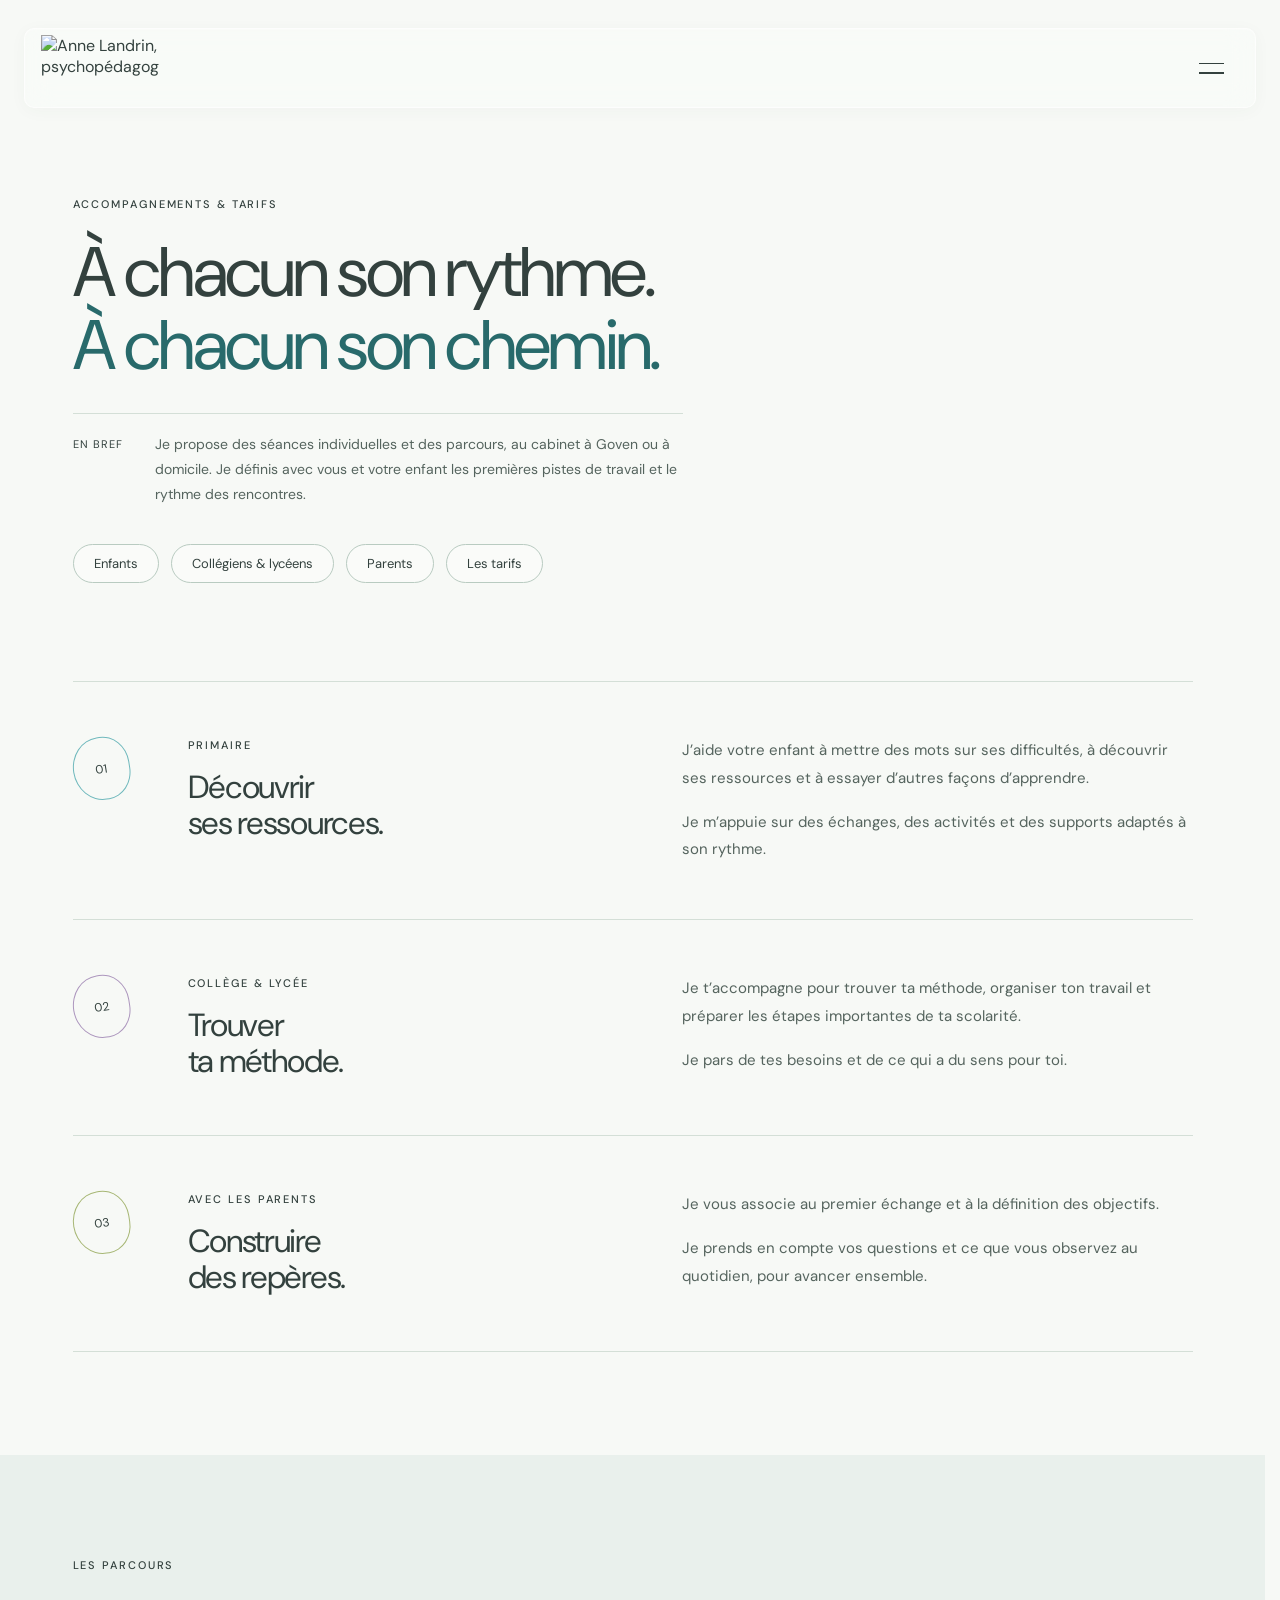
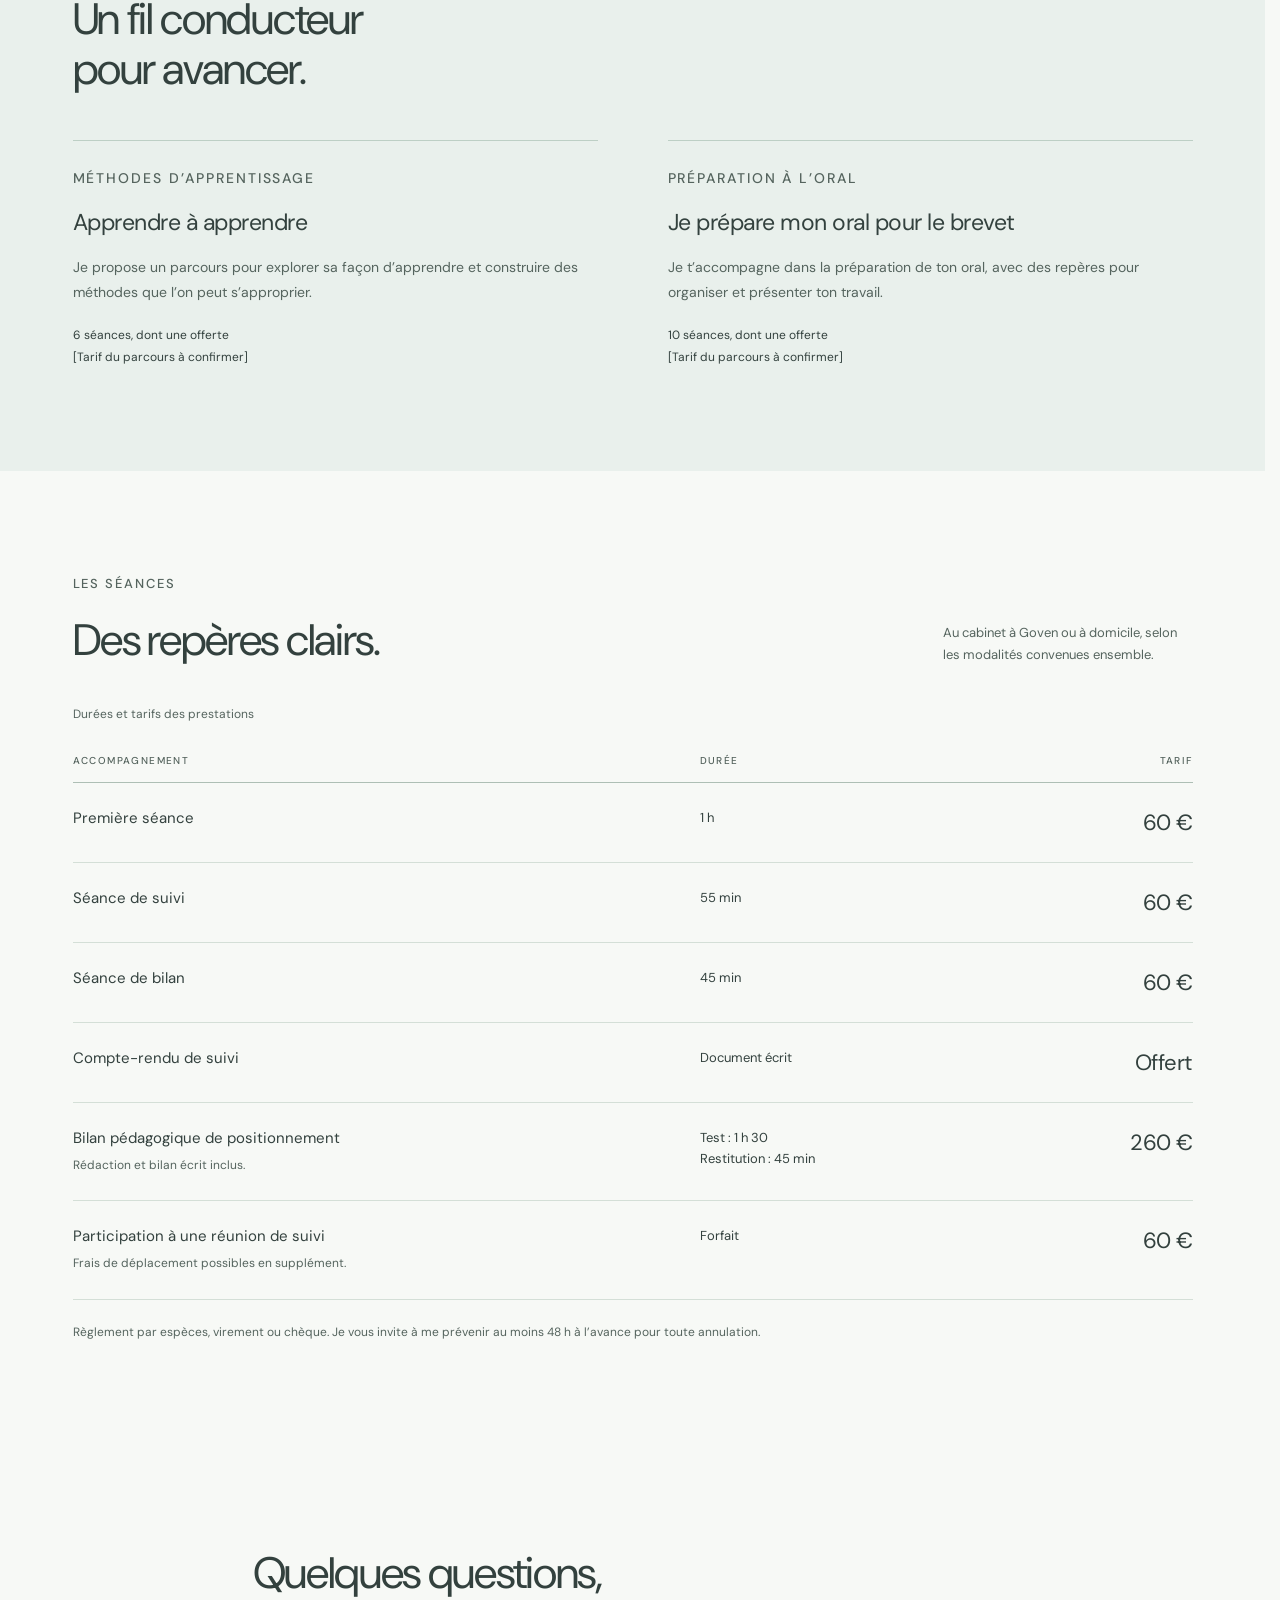
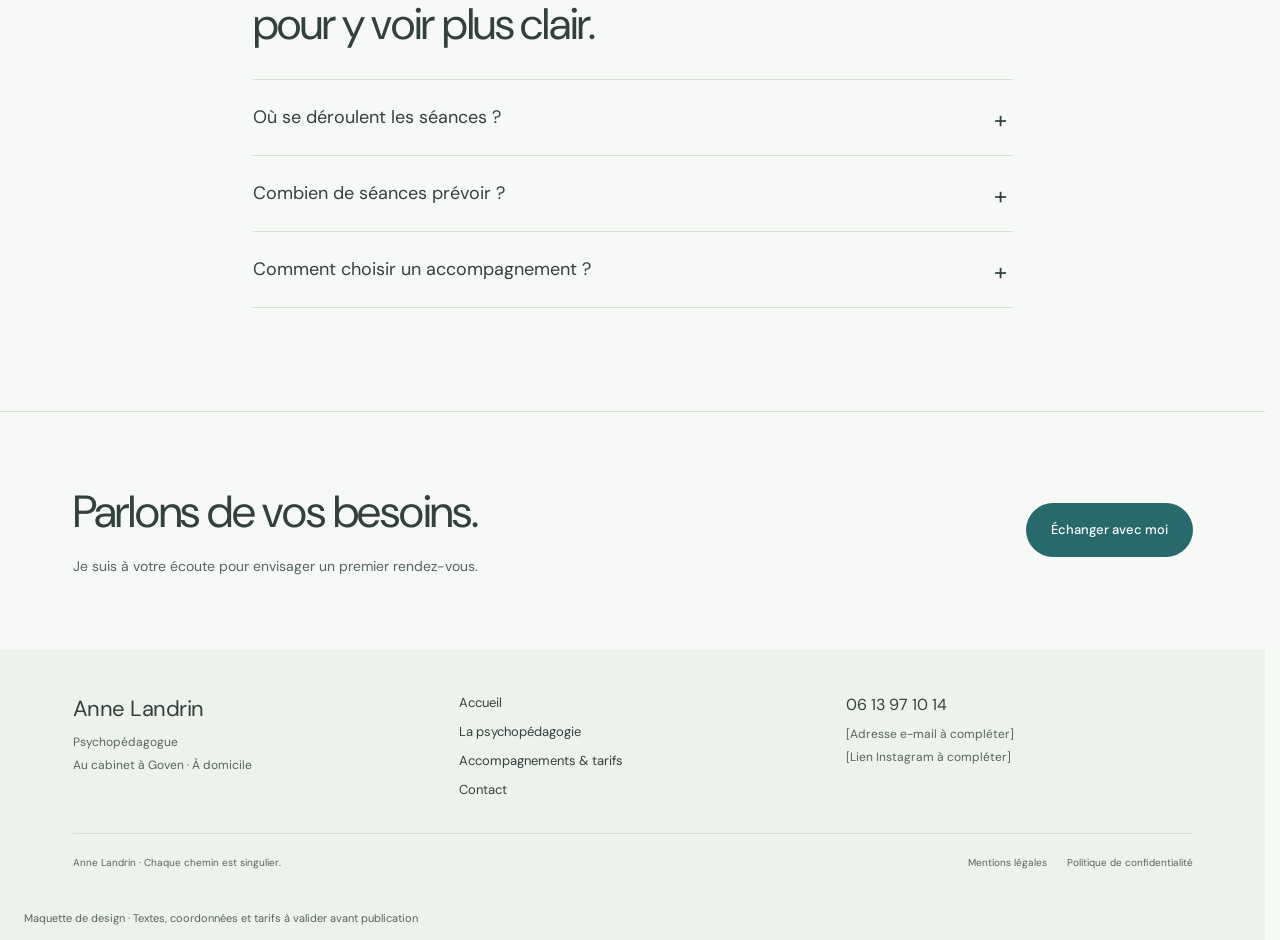
==== accompagnements-tarifs.html @ 6d4ad8a5 "Add files via upload" ====
<!doctype html>
<html lang="fr"><head>
<!-- Métadonnées de maquette : ✏️ MODIFIABLE — titre et description. Le domaine et les balises de partage seront ajoutés avant publication. -->
<meta charset="utf-8"><meta name="viewport" content="width=device-width, initial-scale=1"><meta name="robots" content="noindex,nofollow">
<title>Accompagnements et tarifs | Anne Landrin à Goven</title><meta name="description" content="Séances, parcours, durées et tarifs des accompagnements en psychopédagogie proposés par Anne Landrin."><meta name="theme-color" content="#f7f9f6">
<link rel="icon" href="assets/logo.png" type="image/png"><link rel="stylesheet" href="https://fonts.googleapis.com/css2?family=DM+Sans:wght@400;500;600&display=swap"><link rel="stylesheet" href="style.css?v=c4e2445a61"><script src="script.js?v=3c8ea61311" defer></script>
</head><body><div id="al-lumiere-v2"><div class="al-site"><div class="al-page-content"><!-- ✏️ MODIFIABLE : logo et libellés. Le bandeau reste fixe sur toutes les pages. -->
    <a class="al-skip" href="#contenu">Aller au contenu</a>
    <header class="al-header"><a class="al-brand" href="index.html" aria-label="Anne Landrin, accueil"><img class="al-logo" src="assets/logo.png" alt="Anne Landrin, psychopédagogue" width="567" height="425"></a><button class="al-toggle" type="button" id="al-v2-open" aria-label="Ouvrir le menu" aria-expanded="false" aria-controls="al-v2-menu"><span aria-hidden="true"></span><span aria-hidden="true"></span></button></header>
    <noscript><nav class="al-preview-tools" style="padding-top:120px" aria-label="Navigation sans JavaScript"><a href="index.html">Accueil</a><a href="psychopedagogie.html">La psychopédagogie</a><a href="accompagnements-tarifs.html" aria-current="page">Accompagnements &amp; tarifs</a><a href="contact.html">Contact</a></nav></noscript><main id="contenu"><!-- ✏️ MODIFIABLE : présentation des offres et liens vers leurs sections. -->
<section class="al-page-hero"><div class="al-wash" aria-hidden="true"></div><div class="al-container"><p class="al-kicker">Accompagnements & tarifs</p><h1>À chacun son rythme.<br><em>À chacun son chemin.</em></h1><div class="al-brief"><span>En bref</span><p>Je propose des séances individuelles et des parcours, au cabinet à Goven ou à domicile. Je définis avec vous et votre enfant les premières pistes de travail et le rythme des rencontres.</p></div><nav class="al-page-nav" aria-label="Sur cette page"><a href="#enfants">Enfants</a><a href="#adolescents">Collégiens & lycéens</a><a href="#parents">Parents</a><a href="#tarifs">Les tarifs</a></nav></div></section>
<!-- ✏️ MODIFIABLE : publics, objectifs et déroulement des séances. -->
<section class="al-section" style="padding-top:12px"><div class="al-container"><article class="al-audience" id="enfants"><span class="al-ring-number" aria-hidden="true">01</span><div><p class="al-kicker">Primaire</p><h2>Découvrir<br>ses ressources.</h2></div><div class="al-prose"><p>J’aide votre enfant à mettre des mots sur ses difficultés, à découvrir ses ressources et à essayer d’autres façons d’apprendre.</p><p>Je m’appuie sur des échanges, des activités et des supports adaptés à son rythme.</p></div></article><article class="al-audience" id="adolescents"><span class="al-ring-number" aria-hidden="true">02</span><div><p class="al-kicker">Collège & lycée</p><h2>Trouver<br>ta méthode.</h2></div><div class="al-prose"><p>Je t’accompagne pour trouver ta méthode, organiser ton travail et préparer les étapes importantes de ta scolarité.</p><p>Je pars de tes besoins et de ce qui a du sens pour toi.</p></div></article><article class="al-audience" id="parents"><span class="al-ring-number" aria-hidden="true">03</span><div><p class="al-kicker">Avec les parents</p><h2>Construire<br>des repères.</h2></div><div class="al-prose"><p>Je vous associe au premier échange et à la définition des objectifs.</p><p>Je prends en compte vos questions et ce que vous observez au quotidien, pour avancer ensemble.</p></div></article></div></section>
<!-- ✏️ MODIFIABLE : parcours décrits dans le document, sans calculer de prix global non fourni. -->
<section class="al-section al-sage"><div class="al-container"><p class="al-kicker">Les parcours</p><h2 style="margin-top:20px">Un fil conducteur<br>pour avancer.</h2><div class="al-workshops"><article class="al-workshop"><p class="al-kicker">Méthodes d’apprentissage</p><h3>Apprendre à apprendre</h3><p>Je propose un parcours pour explorer sa façon d’apprendre et construire des méthodes que l’on peut s’approprier.</p><p class="al-meta">6 séances, dont une offerte<br>[Tarif du parcours à confirmer]</p></article><article class="al-workshop"><p class="al-kicker">Préparation à l’oral</p><h3>Je prépare mon oral pour le brevet</h3><p>Je t’accompagne dans la préparation de ton oral, avec des repères pour organiser et présenter ton travail.</p><p class="al-meta">10 séances, dont une offerte<br>[Tarif du parcours à confirmer]</p></article></div></div></section>
<!-- ✏️ MODIFIABLE : durées et tarifs repris du document de travail. -->
<section class="al-section" id="tarifs"><div class="al-container"><div class="al-price-heading"><div><p class="al-kicker">Les séances</p><h2 style="margin-top:20px">Des repères clairs.</h2></div><p>Au cabinet à Goven ou à domicile, selon les modalités convenues ensemble.</p></div><div class="al-table-wrap"><table><caption>Durées et tarifs des prestations</caption><thead><tr><th scope="col">Accompagnement</th><th scope="col">Durée</th><th scope="col">Tarif</th></tr></thead><tbody><tr><td>Première séance</td><td>1 h</td><td>60 €</td></tr><tr><td>Séance de suivi</td><td>55 min</td><td>60 €</td></tr><tr><td>Séance de bilan</td><td>45 min</td><td>60 €</td></tr><tr><td>Compte-rendu de suivi</td><td>Document écrit</td><td>Offert</td></tr><tr><td>Bilan pédagogique de positionnement<small>Rédaction et bilan écrit inclus.</small></td><td>Test : 1 h 30<br>Restitution : 45 min</td><td>260 €</td></tr><tr><td>Participation à une réunion de suivi<small>Frais de déplacement possibles en supplément.</small></td><td>Forfait</td><td>60 €</td></tr></tbody></table></div><p class="al-price-note">Règlement par espèces, virement ou chèque. Je vous invite à me prévenir au moins 48 h à l’avance pour toute annulation.</p></div></section>
<!-- ✏️ MODIFIABLE : questions et réponses provisoires. Les accordéons fonctionnent sans JavaScript. --><section class="al-section"><div class="al-container"><div class="al-faq"><h2>Quelques questions,<br>pour y voir plus clair.</h2><details><summary>Où se déroulent les séances ?</summary><div class="al-prose"><p>Je vous accueille au cabinet à Goven et je propose également un accompagnement à domicile. [Adresse du cabinet et communes desservies à compléter.]</p></div></details><details><summary>Combien de séances prévoir ?</summary><div class="al-prose"><p>Je définis avec vous les premières pistes de travail et je fais le point au fil des rencontres. Le rythme et la durée de l’accompagnement dépendent de la demande.</p></div></details><details><summary>Comment choisir un accompagnement ?</summary><div class="al-prose"><p>Je vous propose un premier échange pour comprendre vos besoins et envisager les modalités les plus adaptées.</p></div></details></div></div></section><!-- ✏️ MODIFIABLE : invitation de fin de page et lien vers le contact. -->
    <section class="al-closing"><div class="al-wash" aria-hidden="true"></div><div class="al-container"><div><h2>Parlons de vos besoins.</h2><p>Je suis à votre écoute pour envisager un premier rendez-vous.</p></div><a class="al-action" href="contact.html">Échanger avec moi</a></div></section></main><!-- ✏️ MODIFIABLE : pied de page partagé, coordonnées et liens sociaux à compléter. -->
    <footer class="al-footer"><div class="al-container"><div class="al-footer-grid"><div><div class="al-footer-name">Anne Landrin</div><p>Psychopédagogue<br>Au cabinet à Goven · À domicile</p></div><nav aria-label="Navigation de pied de page"><a href="index.html">Accueil</a><a href="psychopedagogie.html">La psychopédagogie</a><a href="accompagnements-tarifs.html" aria-current="page">Accompagnements &amp; tarifs</a><a href="contact.html">Contact</a></nav><div><a href="tel:+33613971014">06 13 97 10 14</a><p>[Adresse e-mail à compléter]<br>[Lien Instagram à compléter]</p></div></div><div class="al-footer-meta"><span>Anne Landrin · Chaque chemin est singulier.</span><div><a href="mentions-legales.html">Mentions légales</a><a href="politique-confidentialite.html">Politique de confidentialité</a></div></div></div></footer>
<!-- Annotation hors du contenu commercial : textes et données encore à valider dans cette étude de design. -->
<div class="al-preview-tools"><span>Maquette de design · Textes, coordonnées et tarifs à valider avant publication</span><span class="al-sr-only" id="al-v2-status" aria-live="polite"></span></div></div><!-- Navigation latérale : modifier les destinations dans les liens ci-dessous. -->
    <div class="al-shade" id="al-v2-shade" aria-hidden="true" hidden></div>
    <aside class="al-drawer" id="al-v2-menu" role="dialog" aria-modal="true" aria-label="Menu principal" hidden><div class="al-drawer-header"><img class="al-logo" src="assets/logo.png" alt="Anne Landrin, psychopédagogue" width="567" height="425"><button class="al-toggle al-close" id="al-v2-close" type="button" aria-label="Fermer le menu"><span aria-hidden="true"></span><span aria-hidden="true"></span></button></div>
    <nav aria-label="Navigation principale"><a href="index.html"><span class="al-menu-label">Accueil</span></a><a href="psychopedagogie.html"><span class="al-menu-label">La psychopédagogie</span></a><a href="accompagnements-tarifs.html" aria-current="page"><span class="al-menu-label">Accompagnements &amp; tarifs</span></a><a href="contact.html"><span class="al-menu-label">Contact</span></a></nav><div class="al-drawer-bottom"><p class="al-location"><span class="al-dot" aria-hidden="true"></span>Au cabinet à Goven · À domicile</p><a class="al-action" href="contact.html">Prendre rendez-vous</a><p class="al-drawer-footer">Anne Landrin<br>Psychopédagogue</p></div></aside></div></div></body></html>
---- style.css ----
/* ✏️ MODIFIABLE : couleurs, transparence et typographie de cette direction visuelle. */
:root { --al-paper:#f7f9f6; --al-section:#e9f0ec; --al-ink:#33413e; --al-muted:#55645e; --al-teal:#286a6b; --al-cyan:#69bfc7; --al-plum:#8b73a6; --al-lime:#a9b941; --al-glass:.32; --al-blur:14px; --al-font:'DM Sans',Arial,sans-serif; color-scheme:light; width:100%; font-family:var(--al-font); }
#al-lumiere-v2 * { box-sizing:border-box; }
#al-lumiere-v2 [hidden] { display:none!important; }
#al-lumiere-v2 .al-site { position:relative; isolation:isolate; background:var(--al-paper); color:var(--al-ink); overflow:clip; }
#al-lumiere-v2 h1,#al-lumiere-v2 h2,#al-lumiere-v2 h3,#al-lumiere-v2 p { margin:0; }
#al-lumiere-v2 a { text-decoration:none; color:inherit; }
#al-lumiere-v2 button { font:inherit; }
#al-lumiere-v2 .al-action { display:inline-flex; align-items:center; justify-content:center; gap:24px; padding:16px 24px; border:1px solid transparent; border-radius:999px; background:var(--al-teal); color:#fff; font-size:13px; font-weight:500; line-height:1.5; }
#al-lumiere-v2 .al-action:hover { background:#205c5d; }
#al-lumiere-v2 .al-kicker { font-size:11px; line-height:1.5; font-weight:500; letter-spacing:1.9px; text-transform:uppercase; }
#al-lumiere-v2 .al-sr-only { position:absolute; width:1px; height:1px; padding:0; margin:-1px; overflow:hidden; clip-path:inset(50%); white-space:nowrap; }
/* Bandeau : aucune rubrique visible avant ouverture. Le PNG transparent fourni est seulement cadré sur ses marges. */
#al-lumiere-v2 .al-header { position:fixed; left:24px; right:24px; top:28px; z-index:5; height:80px; padding:7px 20px 7px 16px; display:flex; align-items:center; justify-content:space-between; border:1px solid rgba(255,255,255,.52); border-radius:10px; background:rgba(250,253,250,var(--al-glass)); backdrop-filter:blur(var(--al-blur)); -webkit-backdrop-filter:blur(var(--al-blur)); box-shadow:0 3px 17px rgba(45,75,61,.035),inset 0 1px 0 rgba(255,255,255,.22); }
#al-lumiere-v2 .al-brand { display:inline-flex; align-items:center; }
#al-lumiere-v2 .al-logo { display:block; width:118px; height:66px; object-fit:cover; object-position:center;  }
#al-lumiere-v2 .al-toggle { display:flex; flex-direction:column; justify-content:center; align-items:center; gap:8px; width:48px; height:48px; padding:0; border:0; background:transparent; color:var(--al-ink); }
#al-lumiere-v2 .al-toggle span { display:block; width:25px; height:1.5px; background:currentColor; }
/* Les liens arrivent sous le bandeau fixe, avec une marge de lecture. */
#al-lumiere-v2 main > section[id] { scroll-margin-top:132px; }
/* Accueil : ✏️ MODIFIABLE — titre, courte présentation, bouton et lieu. */
#al-lumiere-v2 .al-hero { position:relative; min-height:745px; padding:183px 30px 205px; overflow:hidden; background:var(--al-paper); }
#al-lumiere-v2 .al-hero-copy { position:relative; z-index:2; text-align:center; max-width:790px; margin:0 auto; }
#al-lumiere-v2 .al-hero h1 { font-size:clamp(39px,6.25vw,64px); line-height:1.08; letter-spacing:-2.8px; font-weight:400; margin:25px auto 22px; }
#al-lumiere-v2 .al-hero h1 em { color:var(--al-teal); font-style:normal; }
#al-lumiere-v2 .al-hero .al-lead { max-width:440px; margin:0 auto 28px; color:var(--al-muted); font-size:15px; line-height:1.8; }
#al-lumiere-v2 .al-location { margin-top:19px; font-size:11px; line-height:1.6; color:var(--al-muted); }
#al-lumiere-v2 .al-dot { display:inline-block; width:7px; height:7px; border:2px solid var(--al-cyan); border-radius:50%; margin-right:8px; vertical-align:middle; }
/* Cercles d'ambiance : l'anneau supérieur passe derrière le bandeau pour rendre la transparence visible. */
#al-lumiere-v2 .al-ambient { position:absolute; border-radius:50%; pointer-events:none; }
#al-lumiere-v2 .al-ambient.a { width:460px; height:460px; left:-292px; top:-166px; border:36px solid rgba(105,191,199,.12); }
#al-lumiere-v2 .al-ambient.b { width:210px; height:210px; right:-125px; top:315px; border:1px solid rgba(139,115,166,.4); }
#al-lumiere-v2 .al-ambient.c { width:77px; height:77px; right:10%; top:150px; border:1px solid rgba(169,185,65,.45); }
#al-lumiere-v2 .al-ambient.d { width:16px; height:16px; left:11%; top:457px; border:3px solid rgba(105,191,199,.6); }
/* Jonction circulaire : disques en quinconce, de la couleur de la section suivante. Les textes restent au-dessus. */
#al-lumiere-v2 .al-transition { position:absolute; z-index:1; bottom:-1px; left:0; right:0; height:166px; clip-path:inset(-200px 0 0 0); pointer-events:none; }
#al-lumiere-v2 .al-transition-base { position:absolute; left:0; right:0; bottom:0; height:28px; background:var(--al-section); }
#al-lumiere-v2 .al-disc { position:absolute; bottom:var(--al-y); left:var(--al-x); width:var(--al-size); aspect-ratio:1; border-radius:50%; background:var(--al-section); transform-origin:center 85%; will-change:transform; }
#al-lumiere-v2 .al-outline { position:absolute; width:var(--al-ring-size); aspect-ratio:1; left:var(--al-ring-x); top:var(--al-ring-y); border:2px solid var(--al-ring-color); border-radius:50%; opacity:.64; }
/* Section inspirée de la composition demandée : image à gauche, texte à droite. */
#al-lumiere-v2 .al-approach { padding:36px 44px 66px; background:var(--al-section); }
#al-lumiere-v2 .al-split { display:grid; grid-template-columns:1fr 1fr; gap:46px; align-items:center; max-width:1120px; margin:0 auto; }
#al-lumiere-v2 .al-photo { margin:0; }
#al-lumiere-v2 .al-photo img { display:block; width:100%; height:auto; aspect-ratio:1; object-fit:cover; object-position:center 64%; border-radius:2px; }
#al-lumiere-v2 .al-photo figcaption { margin-top:11px; color:var(--al-muted); font-size:11px; line-height:1.6; }
#al-lumiere-v2 .al-copy { padding-bottom:25px; }
#al-lumiere-v2 .al-copy .al-kicker { color:#4a6d65; }
#al-lumiere-v2 .al-copy h2 { max-width:420px; margin:20px 0 24px; font-size:clamp(30px,3.65vw,39px); font-weight:400; line-height:1.15; letter-spacing:-1.2px; }
#al-lumiere-v2 .al-copy p { max-width:390px; color:var(--al-muted); font-size:14px; line-height:1.85; }
#al-lumiere-v2 .al-copy p + p { margin-top:14px; }
#al-lumiere-v2 .al-copy .al-action { margin-top:27px; }
/* Entrées des trois publics : ✏️ MODIFIABLE — intitulés et liens lors de l'intégration du site. */
#al-lumiere-v2 .al-offers { padding:46px 44px 51px; background:var(--al-paper); }
#al-lumiere-v2 .al-offer-top { display:flex; align-items:baseline; justify-content:space-between; gap:20px; margin-bottom:29px; }
#al-lumiere-v2 .al-offer-top h2 { font-size:26px; line-height:1.25; font-weight:400; letter-spacing:-.7px; }
#al-lumiere-v2 .al-offer-top p { font-size:11px; color:var(--al-muted); }
#al-lumiere-v2 .al-offer-grid { display:grid; grid-template-columns:repeat(3,1fr); gap:28px; }
#al-lumiere-v2 .al-offer { padding-top:19px; border-top:1px solid #d3dfd7; }
#al-lumiere-v2 .al-offer .al-kicker { letter-spacing:1px; font-size:10px; color:var(--al-muted); }
#al-lumiere-v2 .al-offer h3 { display:flex; justify-content:space-between; gap:10px; font-size:18px; line-height:1.4; font-weight:400; margin-top:10px; }
#al-lumiere-v2 .al-offer p { font-size:12px; line-height:1.7; color:var(--al-muted); margin-top:12px; }
/* Contact d'étude : ✏️ MODIFIABLE — les coordonnées devront être renseignées avant toute mise en ligne. */
#al-lumiere-v2 .al-contact { display:flex; justify-content:space-between; gap:20px; align-items:center; padding:29px 44px; border-top:1px solid #d3dfd7; background:var(--al-paper); }
#al-lumiere-v2 .al-contact h2 { font-size:22px; font-weight:400; line-height:1.35; }
#al-lumiere-v2 .al-contact p { margin-top:7px; font-size:12px; line-height:1.6; color:var(--al-muted); }
#al-lumiere-v2 .al-contact .al-placeholder { text-align:right; font-size:12px; line-height:1.8; }
/* Menu latéral : navigation cachée à l'ouverture de la maquette, affichée uniquement par les deux barres. */
#al-lumiere-v2 .al-shade { position:fixed; z-index:20; inset:0; background:rgba(29,45,37,.20); backdrop-filter:blur(1.5px); -webkit-backdrop-filter:blur(1.5px); }
#al-lumiere-v2 .al-drawer { position:fixed; z-index:30; top:0; right:0; width:350px; max-width:calc(100% - 18px); height:100dvh; min-height:0; overflow-y:auto; overscroll-behavior:contain; padding:28px 27px 30px; display:flex; flex-direction:column; border-left:1px solid rgba(255,255,255,.65); background:rgba(247,251,247,.91); backdrop-filter:blur(28px); -webkit-backdrop-filter:blur(28px); color:var(--al-ink); box-shadow:-14px 0 60px rgba(35,58,44,.10); }
#al-lumiere-v2 .al-drawer-header { flex-shrink:0; display:flex; align-items:center; justify-content:space-between; height:80px; margin-bottom:35px; }
#al-lumiere-v2 .al-close { gap:0; }
#al-lumiere-v2 .al-close span:first-child { transform:translateY(.75px) rotate(45deg); }
#al-lumiere-v2 .al-close span:last-child { transform:translateY(-.75px) rotate(-45deg); }
#al-lumiere-v2 .al-drawer nav { flex-shrink:0; display:flex; flex-direction:column; gap:3px; }
#al-lumiere-v2 .al-drawer nav a { display:flex; align-items:center; justify-content:space-between; min-height:59px; gap:15px; padding:13px 3px; border-bottom:1px solid rgba(63,92,71,.12); font-size:16px; line-height:1.45; }
#al-lumiere-v2 .al-drawer nav a:hover { color:var(--al-teal); }
#al-lumiere-v2 .al-drawer nav span { font-size:19px; }
#al-lumiere-v2 .al-drawer-bottom { flex-shrink:0; margin-top:auto; padding-top:35px; }
#al-lumiere-v2 .al-drawer-bottom .al-location { margin:0 0 18px; }
#al-lumiere-v2 .al-drawer-bottom .al-action { display:flex; width:100%; border-radius:8px; }
#al-lumiere-v2 .al-drawer-footer { margin-top:19px; font-size:11px; line-height:1.7; color:var(--al-muted); }
/* Mobile : visuel puis texte, et panneau droit presque pleine largeur. */
@media(max-width:700px) {
  #al-lumiere-v2 .al-header { left:15px; right:15px; top:24px; padding-left:10px; padding-right:12px; height:76px; }
  #al-lumiere-v2 .al-logo { width:109px; height:61px; }
  #al-lumiere-v2 .al-hero { min-height:740px; padding:174px 25px 200px; }
  #al-lumiere-v2 .al-hero h1 { font-size:47px; letter-spacing:-2px; }
  #al-lumiere-v2 .al-hero .al-lead { font-size:14px; }
  #al-lumiere-v2 .al-ambient.c { width:45px; height:45px; top:123px; right:12%; }
  #al-lumiere-v2 .al-ambient.d { top:536px; }
  #al-lumiere-v2 .al-transition { height:130px; }
  #al-lumiere-v2 .al-disc { width:calc(var(--al-size) * 1.9); bottom:calc(var(--al-y) * .65); }
  #al-lumiere-v2 .al-outline { width:calc(var(--al-ring-size) * .72); top:calc(var(--al-ring-y) * .8); }
  #al-lumiere-v2 .al-split { grid-template-columns:1fr; gap:33px; }
  #al-lumiere-v2 .al-approach { padding:22px 25px 38px; }
  #al-lumiere-v2 .al-photo img { aspect-ratio:1.15; }
  #al-lumiere-v2 .al-copy { padding:0; }
  #al-lumiere-v2 .al-copy h2 { font-size:35px; max-width:450px; }
  #al-lumiere-v2 .al-copy p { max-width:500px; }
  #al-lumiere-v2 .al-offers { padding:35px 25px; }
  #al-lumiere-v2 .al-offer-top { display:block; }
  #al-lumiere-v2 .al-offer-top p { margin-top:10px; }
  #al-lumiere-v2 .al-offer-grid { grid-template-columns:1fr; gap:25px; }
  #al-lumiere-v2 .al-contact { display:block; padding:27px 25px; }
  #al-lumiere-v2 .al-contact .al-placeholder { margin-top:18px; text-align:left; }
  #al-lumiere-v2 .al-drawer { min-height:0; padding:24px 22px; }
  #al-lumiere-v2 .al-drawer-header { height:76px; }
}
@media(max-width:380px) {
  #al-lumiere-v2 .al-hero h1 { font-size:41px; letter-spacing:-1.8px; }
  #al-lumiere-v2 .al-hero { padding-left:21px; padding-right:21px; }
  #al-lumiere-v2 .al-kicker { letter-spacing:1.3px; }
  #al-lumiere-v2 .al-copy h2 { font-size:31px; }
}
@media(prefers-reduced-motion:reduce) { #al-lumiere-v2 .al-disc { will-change:auto; } }

/* ✏️ MODIFIABLE : base commune, échelle typographique et marges des quatre maquettes. */
html{margin:0;scrollbar-gutter:stable;scroll-behavior:smooth}body{margin:0;background:var(--al-paper);font-family:var(--al-font);color:var(--al-ink)}
:root{--al-rose:#c789a8;--al-line:#d4dfd7;--al-space:clamp(64px,8vw,112px);--al-max:1120px}
#al-lumiere-v2{color:var(--al-ink)}#al-lumiere-v2 button{cursor:pointer}#al-lumiere-v2 a,#al-lumiere-v2 button{-webkit-tap-highlight-color:transparent}
#al-lumiere-v2 :focus-visible{outline:2px solid var(--al-teal);outline-offset:5px}#al-lumiere-v2 .al-action{min-height:48px;transition:background .2s,box-shadow .2s}#al-lumiere-v2 .al-action:hover{box-shadow:0 4px 22px #286a6b14}
#al-lumiere-v2 .al-container{width:min(var(--al-max),calc(100% - 88px));margin-inline:auto}#al-lumiere-v2 .al-section{padding-block:var(--al-space);position:relative}
#al-lumiere-v2 .al-section h2{font-size:clamp(30px,3.8vw,44px);font-weight:400;letter-spacing:-1.3px;line-height:1.15}#al-lumiere-v2 .al-section h3{font-size:23px;line-height:1.3;font-weight:400;letter-spacing:-.5px}
#al-lumiere-v2 .al-prose{font-size:16px;line-height:1.85;color:var(--al-muted)}#al-lumiere-v2 .al-prose p+p{margin-top:16px}#al-lumiere-v2 .al-text-link{display:inline-block;border-bottom:1px solid #779b91;padding-bottom:4px;font-size:14px;line-height:1.6}#al-lumiere-v2 .al-text-link:hover{color:var(--al-teal)}
#al-lumiere-v2 .al-skip{position:fixed;z-index:100;top:-80px;left:24px;background:white;padding:15px}#al-lumiere-v2 .al-skip:focus{top:8px}#al-lumiere-v2 [id]{scroll-margin-top:140px}
/* Décors inspirés des publications : lavis pâle et contours fins, toujours hors des zones de lecture. */
#al-lumiere-v2 .al-wash{position:absolute;inset:0;background:url('assets/lavis.svg') center/cover no-repeat;pointer-events:none;z-index:0}#al-lumiere-v2 .al-wash-hero{inset:-35px -80px -40px;opacity:.9}
#al-lumiere-v2 .al-ambient.a{border-width:1px;border-color:#69bfc74d;left:-225px;top:-190px}#al-lumiere-v2 .al-ambient.b{right:-135px;top:280px}#al-lumiere-v2 .al-ambient.c{border-color:#a9b94166;top:160px;right:12%}#al-lumiere-v2 .al-ambient.d{left:9%}
#al-lumiere-v2 .al-page-hero{padding:196px 0 86px;position:relative;overflow:hidden}#al-lumiere-v2 .al-page-hero .al-container{position:relative;z-index:1}#al-lumiere-v2 .al-page-hero h1{font-size:clamp(44px,5.6vw,70px);font-weight:400;line-height:1.05;letter-spacing:-2.7px;max-width:790px;margin:23px 0 29px}#al-lumiere-v2 .al-page-hero h1 em{color:var(--al-teal);font-style:normal}#al-lumiere-v2 .al-page-lead{max-width:580px;font-size:17px;line-height:1.8;color:var(--al-muted)}
#al-lumiere-v2 .al-page-grid{display:grid;grid-template-columns:1.3fr .8fr;gap:50px;align-items:center}#al-lumiere-v2 .al-brief{max-width:610px;margin-top:30px;padding:18px 0 0;border-top:1px solid var(--al-line);display:grid;grid-template-columns:64px 1fr;gap:18px}#al-lumiere-v2 .al-brief span{font-size:11px;letter-spacing:1px;text-transform:uppercase;padding-top:5px}#al-lumiere-v2 .al-brief p{font-size:14px;line-height:1.8;color:var(--al-muted)}
/* Accueil : ✏️ MODIFIABLE — un seul court paragraphe remplace les anciennes cartes par âge. */
#al-lumiere-v2 .al-path-note{overflow:hidden;text-align:center;padding-block:104px}#al-lumiere-v2 .al-path-note .al-container{position:relative;z-index:1}#al-lumiere-v2 .al-path-note h2{font-size:13px;letter-spacing:1.5px;text-transform:uppercase;margin-bottom:27px}#al-lumiere-v2 .al-path-note p{max-width:760px;margin:0 auto;font-size:clamp(25px,3vw,35px);line-height:1.5;letter-spacing:-.8px}#al-lumiere-v2 .al-path-note .al-text-link{margin-top:30px}
/* Psychopédagogie : composition d'anneaux et de mots, sans flèche ni pictogramme médical. */
/* Un cercle unique ; les légendes restent à distance des petits ronds et de la ligne principale. */
#al-lumiere-v2 .al-orbit{position:relative;width:100%;max-width:400px;min-height:0;aspect-ratio:1;margin-inline:auto}
#al-lumiere-v2 .al-orbit svg{position:absolute;inset:0;width:100%;height:100%;overflow:visible}
#al-lumiere-v2 .al-orbit span{position:absolute;font-size:15px;line-height:1.5;color:var(--al-ink);white-space:nowrap;text-align:center}
#al-lumiere-v2 .al-orbit-listen{left:21.85425%;top:18%;transform:translate(-50%,-100%)}
#al-lumiere-v2 .al-orbit-understand{left:78.14575%;top:18%;transform:translate(-50%,-100%)}
#al-lumiere-v2 .al-orbit-advance{left:50%;top:89%;transform:translateX(-50%)}
#al-lumiere-v2 .al-editorial{display:grid;grid-template-columns:.85fr 1.15fr;gap:90px}#al-lumiere-v2 .al-section-intro .al-kicker{margin-bottom:20px}#al-lumiere-v2 .al-section-intro .al-prose{margin-top:24px}#al-lumiere-v2 .al-needs{border-top:1px solid var(--al-line)}#al-lumiere-v2 .al-need{display:grid;grid-template-columns:30px 1fr;gap:20px;padding:27px 0;border-bottom:1px solid var(--al-line)}#al-lumiere-v2 .al-number{font-size:11px;letter-spacing:1px;color:#617c72;padding-top:6px}#al-lumiere-v2 .al-need p{font-size:14px;line-height:1.85;color:var(--al-muted);margin-top:11px}
#al-lumiere-v2 .al-sage{background:var(--al-section)}#al-lumiere-v2 .al-step-heading{max-width:600px;margin-bottom:45px}#al-lumiere-v2 .al-steps{display:grid;grid-template-columns:repeat(3,1fr);gap:48px}#al-lumiere-v2 .al-step{border-top:1px solid #b9ccc2;padding-top:23px}#al-lumiere-v2 .al-step h3{margin:20px 0 13px}#al-lumiere-v2 .al-step p{font-size:14px;line-height:1.8;color:var(--al-muted)}
#al-lumiere-v2 .al-signature{font-size:27px;letter-spacing:-.8px;color:var(--al-teal);margin-top:25px}#al-lumiere-v2 .al-parcours{border-left:1px solid var(--al-line);padding-left:30px}#al-lumiere-v2 .al-parcours p{margin-bottom:20px;font-size:14px;line-height:1.7}#al-lumiere-v2 .al-parcours strong{display:block;font-weight:500;font-size:21px;margin-bottom:4px}
/* Questions : accordéons HTML natifs. Modifier les questions et réponses dans chaque page. */
#al-lumiere-v2 .al-faq{max-width:760px;margin:0 auto}#al-lumiere-v2 .al-faq h2{margin-bottom:30px}#al-lumiere-v2 details{border-top:1px solid var(--al-line);padding:0}#al-lumiere-v2 details:last-child{border-bottom:1px solid var(--al-line)}#al-lumiere-v2 summary{position:relative;cursor:pointer;list-style:none;padding:24px 40px 24px 0;font-size:18px;line-height:1.5}#al-lumiere-v2 summary::-webkit-details-marker{display:none}#al-lumiere-v2 summary::after{content:'+';position:absolute;right:6px;top:22px;font-size:24px;font-weight:400}#al-lumiere-v2 details[open] summary::after{content:'−'}#al-lumiere-v2 details .al-prose{font-size:14px;padding:0 30px 26px 0}
/* Accompagnements : rubriques éditoriales, tarifs dans un tableau lisible sans interaction. */
#al-lumiere-v2 .al-page-nav{display:flex;flex-wrap:wrap;gap:12px;margin-top:37px}#al-lumiere-v2 .al-page-nav a{border:1px solid #b9cbc1;border-radius:50px;padding:10px 20px;font-size:13px;background:#ffffff4d}#al-lumiere-v2 .al-page-nav a:hover{background:white}
#al-lumiere-v2 .al-audience{padding:55px 0;border-top:1px solid var(--al-line);display:grid;grid-template-columns:80px .9fr 1fr;gap:35px}#al-lumiere-v2 .al-audience:last-child{border-bottom:1px solid var(--al-line)}#al-lumiere-v2 .al-audience h2{font-size:32px}#al-lumiere-v2 .al-audience .al-kicker{margin-bottom:15px}#al-lumiere-v2 .al-audience .al-prose{font-size:15px}#al-lumiere-v2 .al-ring-number{border:1px solid #70b9bd;width:57px;height:63px;border-radius:52% 48% 47% 53%;display:grid;place-items:center;font-size:12px;transform:rotate(-9deg)}#al-lumiere-v2 .al-audience:nth-child(2) .al-ring-number{border-color:#ad97be}#al-lumiere-v2 .al-audience:nth-child(3) .al-ring-number{border-color:#a7b775}
#al-lumiere-v2 .al-workshops{display:grid;grid-template-columns:1fr 1fr;gap:70px;margin-top:45px}#al-lumiere-v2 .al-workshop{border-top:1px solid #bdcfc5;padding-top:25px}#al-lumiere-v2 .al-workshop h3{margin:17px 0}#al-lumiere-v2 .al-workshop p{font-size:14px;line-height:1.8;color:var(--al-muted)}#al-lumiere-v2 .al-workshop .al-meta{margin-top:20px;font-size:12px;color:var(--al-ink)}
#al-lumiere-v2 .al-price-heading{display:flex;justify-content:space-between;align-items:end;gap:35px;margin-bottom:40px}#al-lumiere-v2 .al-price-heading p{max-width:250px;font-size:13px;line-height:1.7;color:var(--al-muted)}#al-lumiere-v2 .al-table-wrap{overflow-x:auto}#al-lumiere-v2 table{width:100%;border-collapse:collapse;text-align:left;font-size:15px}#al-lumiere-v2 caption{text-align:left;font-size:12px;color:var(--al-muted);padding-bottom:17px}#al-lumiere-v2 th{font-size:10px;letter-spacing:1.4px;text-transform:uppercase;font-weight:500;color:var(--al-muted);padding:15px 0;border-bottom:1px solid #aebfb5}#al-lumiere-v2 td{padding:25px 0;border-bottom:1px solid var(--al-line);vertical-align:top}#al-lumiere-v2 td:first-child{width:56%;padding-right:24px}#al-lumiere-v2 td:nth-child(2){width:25%;font-size:13px;line-height:1.6;padding-right:20px}#al-lumiere-v2 th:last-child,#al-lumiere-v2 td:last-child{text-align:right;white-space:nowrap}#al-lumiere-v2 td:last-child{font-size:22px;letter-spacing:-.5px}#al-lumiere-v2 td small{display:block;font-size:12px;line-height:1.7;color:var(--al-muted);margin-top:7px}#al-lumiere-v2 .al-price-note{font-size:12px;color:var(--al-muted);line-height:1.8;margin-top:22px}
/* Contact : ✏️ MODIFIABLE — coordonnées et champs. La maquette conserve les données uniquement dans le navigateur. */
#al-lumiere-v2 .al-contact-layout{display:grid;grid-template-columns:1fr 1fr;gap:90px;align-items:start}#al-lumiere-v2 .al-phone{display:inline-block;margin:34px 0 14px;font-size:clamp(26px,3vw,37px);letter-spacing:-.9px;border-bottom:1px solid #7aaba2;padding-bottom:6px}#al-lumiere-v2 .al-contact-copy h1{font-size:clamp(44px,5vw,66px)}#al-lumiere-v2 .al-contact-copy .al-page-lead{font-size:16px}#al-lumiere-v2 .al-missing{color:var(--al-muted);font-size:13px;line-height:1.8}#al-lumiere-v2 .al-place-line{margin-top:37px;font-size:13px;line-height:1.8}#al-lumiere-v2 .al-place-line strong{font-weight:500}
#al-lumiere-v2 .al-form{padding:34px 36px 36px;background:#ffffff75;border:1px solid #ffffffb3;border-radius:3px;box-shadow:0 10px 50px #607d6c06}#al-lumiere-v2 .al-form h2{font-size:26px;font-weight:400;letter-spacing:-.6px;margin-bottom:10px}#al-lumiere-v2 .al-form-note{font-size:12px;line-height:1.75;color:var(--al-muted);margin-bottom:24px}#al-lumiere-v2 .al-field{margin-top:19px}#al-lumiere-v2 .al-field label{display:block;font-size:12px;margin-bottom:9px}#al-lumiere-v2 .al-field input,#al-lumiere-v2 .al-field textarea{display:block;width:100%;border:0;border-bottom:1px solid #aebeb5;background:#ffffff33;border-radius:0;padding:11px 8px;font:inherit;font-size:14px;line-height:1.6;color:var(--al-ink)}#al-lumiere-v2 .al-field textarea{min-height:95px;resize:vertical}#al-lumiere-v2 .al-consent{display:flex;align-items:flex-start;gap:10px;font-size:11px;line-height:1.7;color:var(--al-muted);margin-top:22px}#al-lumiere-v2 .al-consent input{accent-color:var(--al-teal);margin-top:4px}#al-lumiere-v2 .al-consent a{text-decoration:underline}#al-lumiere-v2 .al-form .al-action{margin-top:23px;font:inherit;font-size:13px}#al-lumiere-v2 .al-form-status{font-size:13px;line-height:1.7;margin-top:16px;color:var(--al-teal)}
#al-lumiere-v2 .al-address{display:grid;grid-template-columns:.85fr 1.15fr;gap:90px;align-items:center}#al-lumiere-v2 .al-location-art{height:330px;position:relative;background:var(--al-section);display:grid;place-items:center;overflow:hidden}#al-lumiere-v2 .al-location-art::before,#al-lumiere-v2 .al-location-art::after{content:'';position:absolute;width:350px;height:290px;border:1px solid #9bb9ab66;border-radius:50%;transform:rotate(-25deg)}#al-lumiere-v2 .al-location-art::after{width:450px;height:220px;transform:rotate(33deg);border-color:#b7a6c266}#al-lumiere-v2 .al-location-caption{text-align:center;position:relative;z-index:1;background:#edf3edd9;padding:20px 35px}#al-lumiere-v2 .al-location-caption strong{font-size:32px;font-weight:400;display:block;margin:10px 0}#al-lumiere-v2 .al-location-caption small{font-size:11px;color:var(--al-muted)}
/* Fin de page commune : navigation complète, coordonnées vérifiées et emplacements à renseigner. */
#al-lumiere-v2 .al-closing{padding:70px 0;border-top:1px solid var(--al-line);position:relative;overflow:hidden}#al-lumiere-v2 .al-closing .al-container{position:relative;display:flex;align-items:center;justify-content:space-between;gap:30px}#al-lumiere-v2 .al-closing h2{font-size:clamp(30px,4vw,45px);font-weight:400;letter-spacing:-1.2px}#al-lumiere-v2 .al-closing p{font-size:14px;color:var(--al-muted);line-height:1.8;margin-top:13px}
#al-lumiere-v2 .al-footer{background:#edf2ed;padding:45px 0 24px}#al-lumiere-v2 .al-footer-grid{display:grid;grid-template-columns:1fr 1fr 1fr;gap:40px}#al-lumiere-v2 .al-footer-name{font-size:22px;letter-spacing:-.5px}#al-lumiere-v2 .al-footer p{font-size:12px;color:var(--al-muted);line-height:1.9;margin-top:8px}#al-lumiere-v2 .al-footer nav{display:flex;align-items:start;flex-direction:column;gap:12px;font-size:13px}#al-lumiere-v2 .al-footer a:hover{text-decoration:underline}#al-lumiere-v2 .al-footer-meta{border-top:1px solid var(--al-line);margin-top:35px;padding-top:20px;display:flex;justify-content:space-between;gap:22px;font-size:10px;line-height:1.8;color:var(--al-muted)}#al-lumiere-v2 .al-footer-meta div{display:flex;gap:20px;flex-wrap:wrap}#al-lumiere-v2 .al-drawer nav a[aria-current="page"]{color:var(--al-teal);font-weight:500}#al-lumiere-v2 .al-drawer nav a[aria-current="page"]::after{content:'';width:7px;height:7px;flex-shrink:0;border:1.5px solid var(--al-cyan);border-radius:50%}
#al-lumiere-v2 .al-preview-tools{padding:15px 24px;background:#edf2ed;font-size:11px;color:var(--al-muted);display:flex;gap:22px;align-items:center;flex-wrap:wrap}#al-lumiere-v2 .al-preview-tools button{border:1px solid #c0cfc4;border-radius:4px;background:transparent;padding:8px 12px;font:inherit;color:inherit}#al-lumiere-v2 .al-legal{max-width:740px}.al-legal p{margin-top:25px!important}
/* Adaptation tablette et téléphone : le graphisme reste en marge et le formulaire passe sous les coordonnées. */
@media(max-width:900px){#al-lumiere-v2 .al-page-grid{grid-template-columns:1fr;gap:40px}#al-lumiere-v2 .al-orbit{max-width:310px}#al-lumiere-v2 .al-orbit span{font-size:14px}#al-lumiere-v2 .al-editorial,#al-lumiere-v2 .al-contact-layout,#al-lumiere-v2 .al-address{gap:42px}#al-lumiere-v2 .al-form{padding:28px 24px}#al-lumiere-v2 .al-audience{grid-template-columns:60px .9fr 1fr;gap:22px}}
@media(max-width:700px){:root{--al-space:64px}#al-lumiere-v2 .al-container{width:calc(100% - 48px)}#al-lumiere-v2 .al-page-hero{padding:160px 0 55px}#al-lumiere-v2 .al-page-hero h1{font-size:46px;letter-spacing:-1.8px;margin:22px 0 24px}#al-lumiere-v2 .al-page-lead{font-size:15px}#al-lumiere-v2 .al-page-grid,#al-lumiere-v2 .al-editorial,#al-lumiere-v2 .al-contact-layout,#al-lumiere-v2 .al-address{grid-template-columns:1fr;gap:40px}#al-lumiere-v2 .al-orbit{max-width:310px}#al-lumiere-v2 .al-orbit span{font-size:14px}#al-lumiere-v2 .al-brief{gap:12px;grid-template-columns:56px 1fr}#al-lumiere-v2 .al-path-note{padding-block:70px}#al-lumiere-v2 .al-path-note p{font-size:27px;line-height:1.55}#al-lumiere-v2 .al-wash-hero{inset:0 -250px;opacity:.8}#al-lumiere-v2 .al-steps,#al-lumiere-v2 .al-workshops{grid-template-columns:1fr;gap:30px}#al-lumiere-v2 .al-step h3{margin-top:13px}#al-lumiere-v2 .al-audience{grid-template-columns:45px 1fr;gap:18px;padding-block:35px}#al-lumiere-v2 .al-audience .al-prose{grid-column:2}#al-lumiere-v2 .al-ring-number{width:36px;height:42px}#al-lumiere-v2 .al-audience h2{font-size:29px}#al-lumiere-v2 .al-price-heading{display:block}#al-lumiere-v2 .al-price-heading p{margin-top:18px;max-width:none}#al-lumiere-v2 table{font-size:13px}#al-lumiere-v2 td{padding-block:20px}#al-lumiere-v2 td:first-child{width:48%;padding-right:13px}#al-lumiere-v2 td:nth-child(2){font-size:12px;padding-right:10px}#al-lumiere-v2 td:last-child{font-size:19px}#al-lumiere-v2 .al-contact-copy h1{font-size:49px}#al-lumiere-v2 .al-form{padding:28px 22px}#al-lumiere-v2 .al-closing .al-container{display:block}#al-lumiere-v2 .al-closing .al-action{margin-top:24px}#al-lumiere-v2 .al-footer-grid{grid-template-columns:1fr 1fr;gap:30px}#al-lumiere-v2 .al-footer-grid>div:last-child{grid-column:1/-1}#al-lumiere-v2 .al-footer-meta{display:block}#al-lumiere-v2 .al-footer-meta>div{margin-top:10px}#al-lumiere-v2 .al-section h2{font-size:32px}#al-lumiere-v2 .al-section h3{font-size:22px}#al-lumiere-v2 summary{font-size:16px}}
@media(prefers-reduced-motion:reduce){html{scroll-behavior:auto}#al-lumiere-v2 .al-action{transition:none}}

/* Ajustement de la longue appellation sur les écrans étroits, sans couper le mot. */
#al-lumiere-v2 .al-page-grid h1{font-size:clamp(38px,5.1vw,65px)}
@media(max-width:700px){#al-lumiere-v2 .al-page-grid h1{font-size:clamp(28px,8.65vw,46px);letter-spacing:-1.4px}#al-lumiere-v2 .al-path-note h2{font-size:12px;letter-spacing:1.3px}}

/* Le fond de ce dessin garde les teintes douces sans petits tracés derrière ses légendes. */
#al-lumiere-v2 .al-orbit-hero>.al-wash{background-image:radial-gradient(ellipse at 93% 20%,rgba(174,153,199,.18),transparent 45%),radial-gradient(ellipse at 12% 65%,rgba(112,200,205,.17),transparent 44%),radial-gradient(ellipse at 56% 58%,rgba(192,205,109,.10),transparent 35%)}

/* Menu : ✏️ MODIFIABLE — épaisseur, distance et durée du soulignement animé sous les titres. */
#al-lumiere-v2 .al-drawer nav .al-menu-label{position:relative;display:inline-block;font-size:inherit;line-height:inherit}
#al-lumiere-v2 .al-drawer nav .al-menu-label::after{content:'';position:absolute;left:0;right:0;bottom:-5px;height:1px;background:currentColor;transform:scaleX(0);transform-origin:left center;transition:transform 320ms cubic-bezier(.22,.75,.22,1);pointer-events:none}
@media(hover:hover){#al-lumiere-v2 .al-drawer nav a:hover .al-menu-label::after{transform:scaleX(1)}}
#al-lumiere-v2 .al-drawer nav a:focus-visible .al-menu-label::after{transform:scaleX(1)}
@media(prefers-reduced-motion:reduce){#al-lumiere-v2 .al-drawer nav .al-menu-label::after{transition:none}}

/* ✏️ MODIFIABLE : lentille du curseur, taille et grossissement très léger. */
:root{--al-lens-size:78px;--al-lens-zoom:1.04}
#al-lumiere-v2 .al-cursor-lens{position:fixed;top:0;left:0;width:var(--al-lens-size);height:var(--al-lens-size);z-index:10;pointer-events:none;user-select:none;border-radius:50%;opacity:0;visibility:hidden;transition:opacity 180ms ease,visibility 180ms;isolation:isolate;contain:layout style;will-change:transform}
#al-lumiere-v2 .al-cursor-lens.is-visible{opacity:1;visibility:visible}
#al-lumiere-v2 .al-lens-window{position:absolute;inset:0;overflow:hidden;border-radius:50%;mask-image:radial-gradient(circle closest-side,#000 30%,rgba(0,0,0,.82) 50%,rgba(0,0,0,.35) 73%,rgba(0,0,0,.08) 90%,transparent 100%);-webkit-mask-image:radial-gradient(circle closest-side,#000 30%,rgba(0,0,0,.82) 50%,rgba(0,0,0,.35) 73%,rgba(0,0,0,.08) 90%,transparent 100%)}
#al-lumiere-v2 .al-lens-copy{position:absolute;left:0;top:0;transform-origin:0 0;pointer-events:none}
#al-lumiere-v2 .al-lens-copy *{pointer-events:none!important;animation:none!important;transition:none!important}
/* Reflet diffus : aucun liseré ni ombre pour dessiner le pourtour. */
#al-lumiere-v2 .al-cursor-lens::after{content:'';position:absolute;inset:-6px;background:radial-gradient(ellipse at 42% 38%,rgba(255,255,255,.12),rgba(255,255,255,.035) 38%,transparent 68%);filter:blur(6px)}
/* Aucun effet sur les interfaces tactiles, les impressions ou en mode de mouvement réduit. */
@media(hover:none),(pointer:coarse),(prefers-reduced-motion:reduce){#al-lumiere-v2 .al-cursor-lens{display:none!important}}
@media print{#al-lumiere-v2 .al-cursor-lens{display:none!important}}
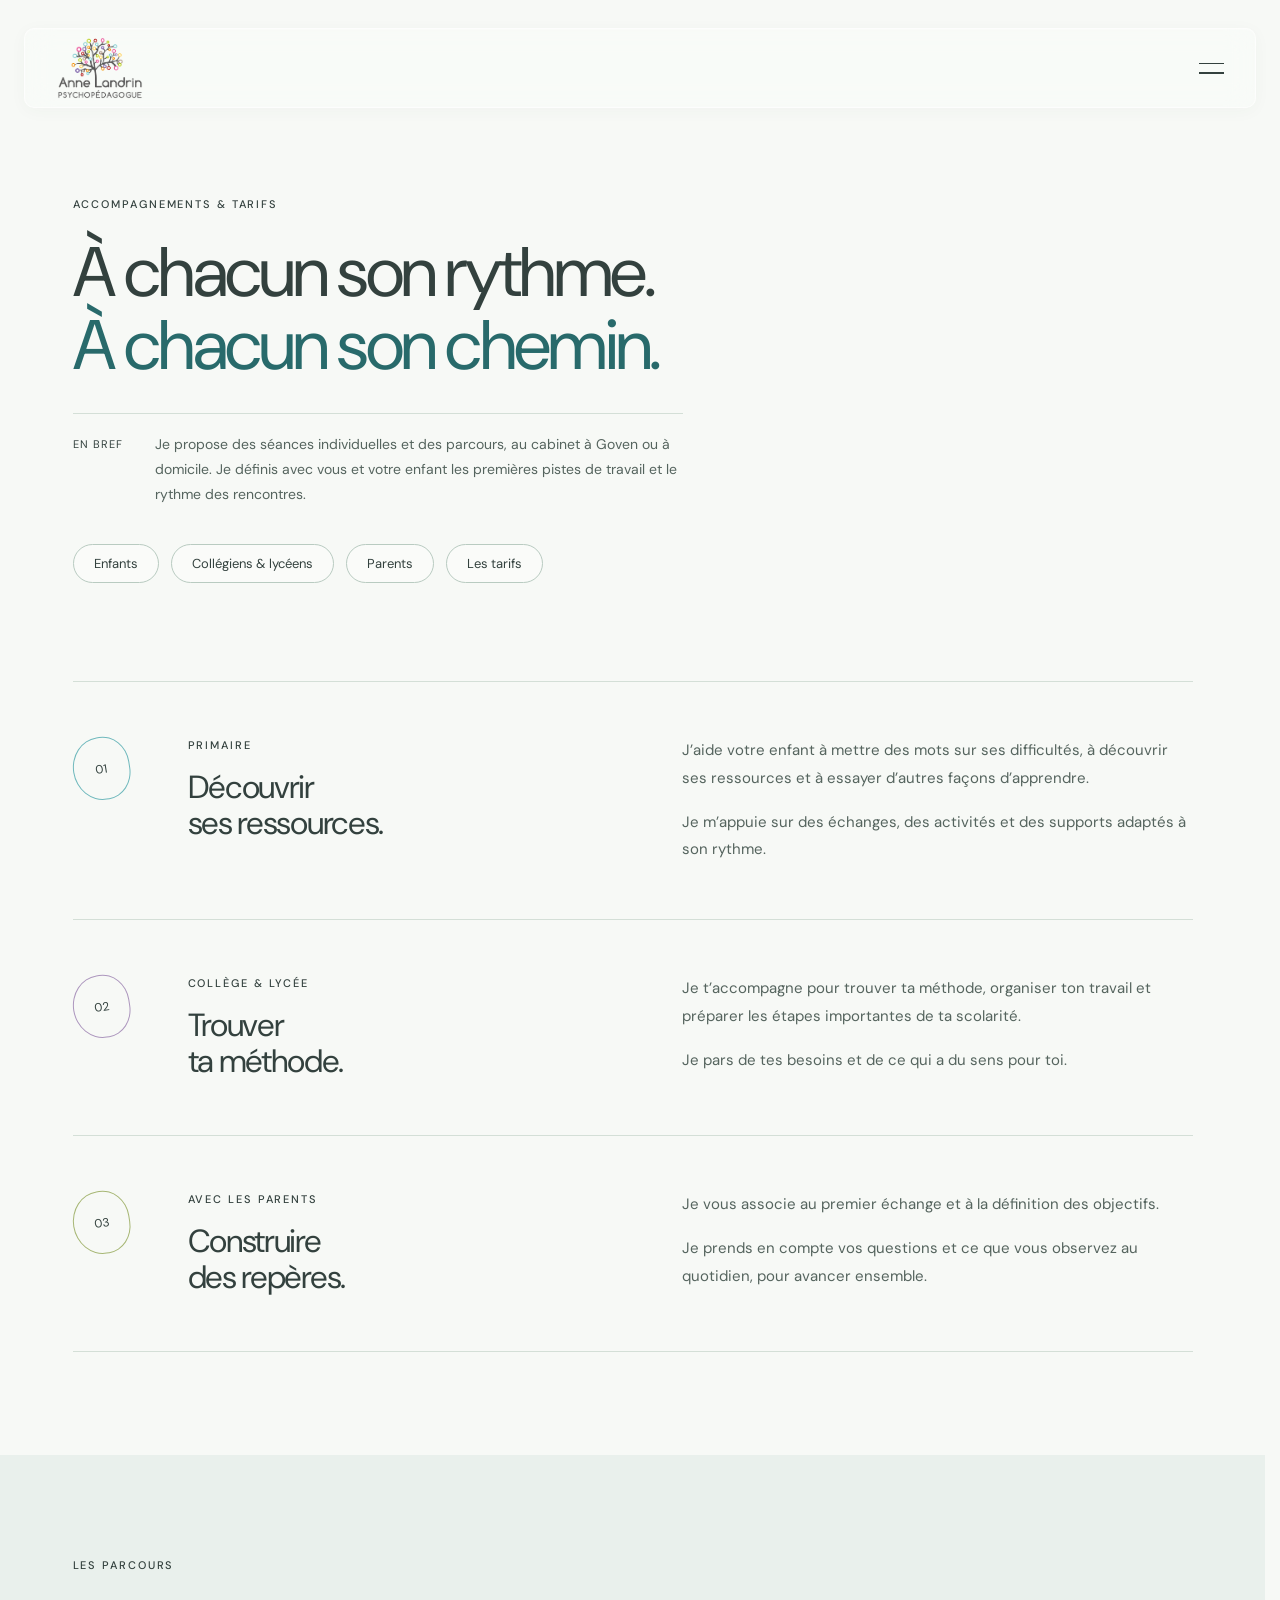
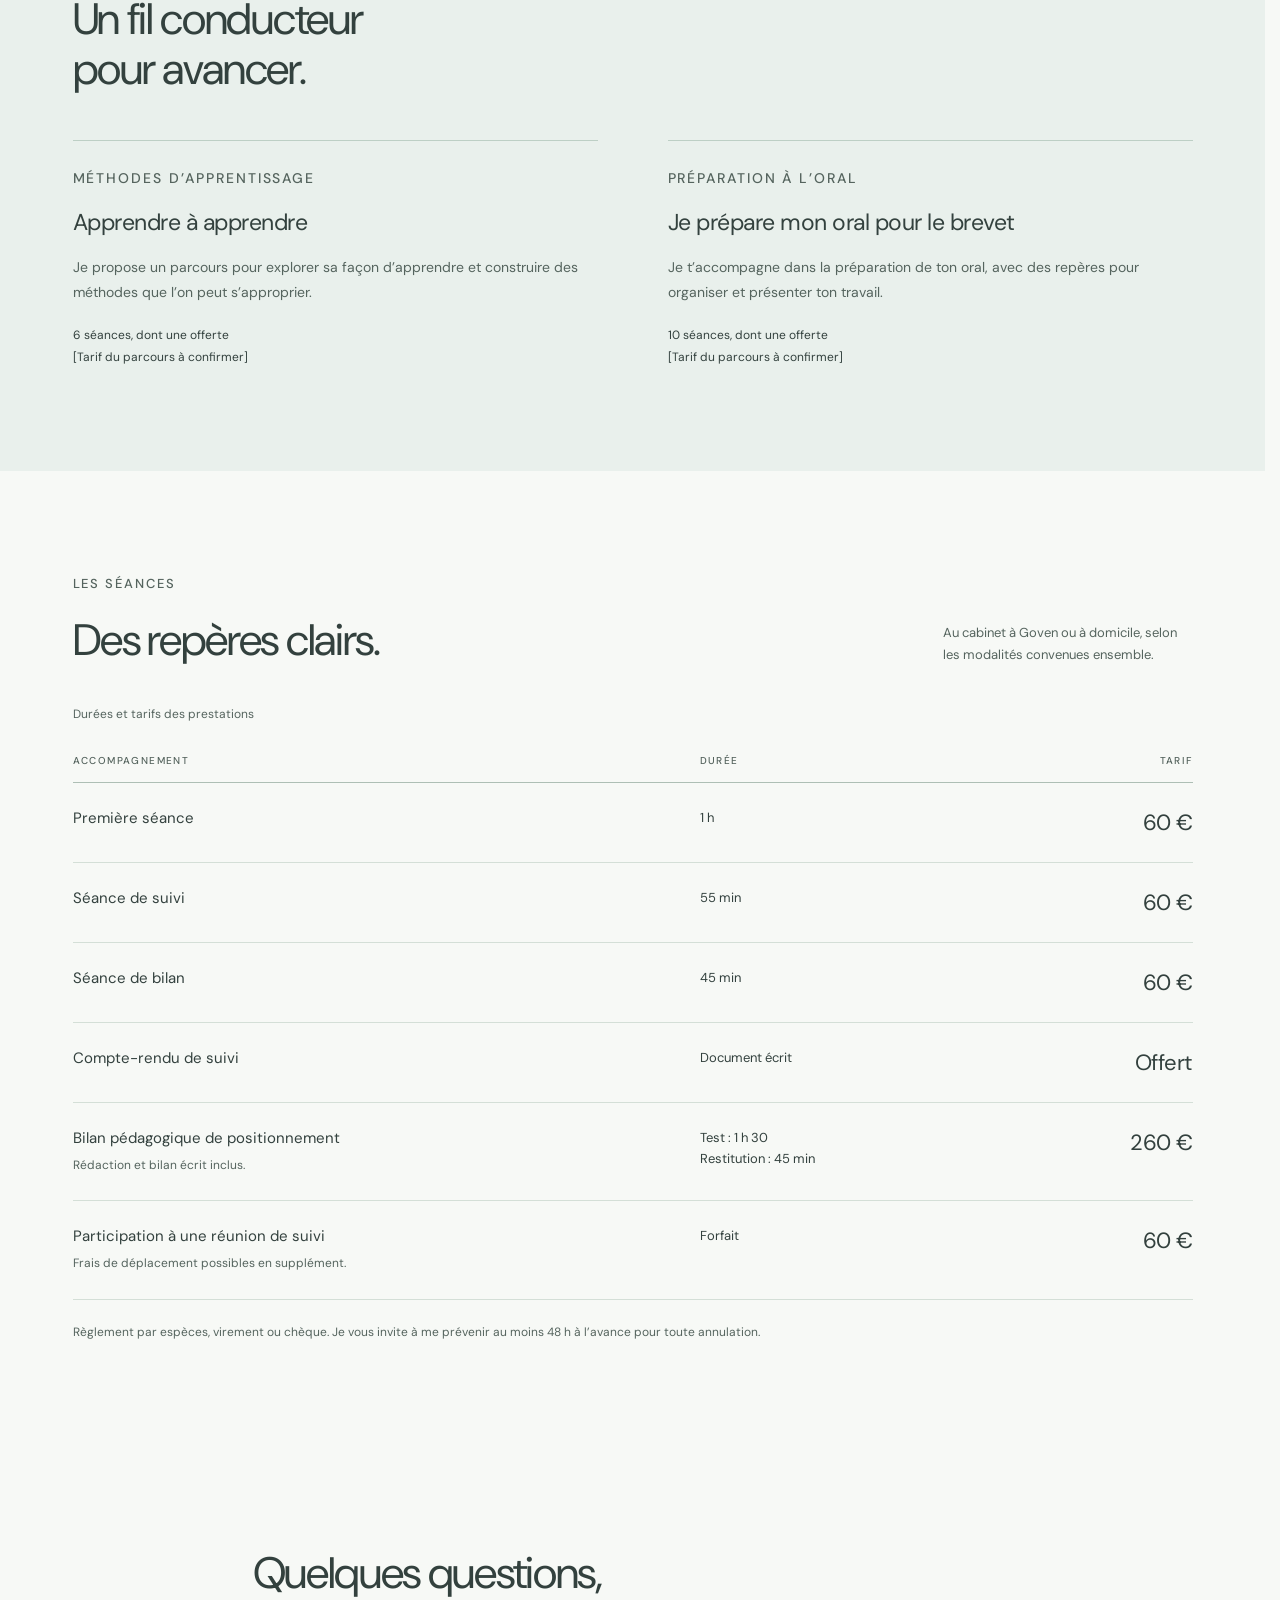
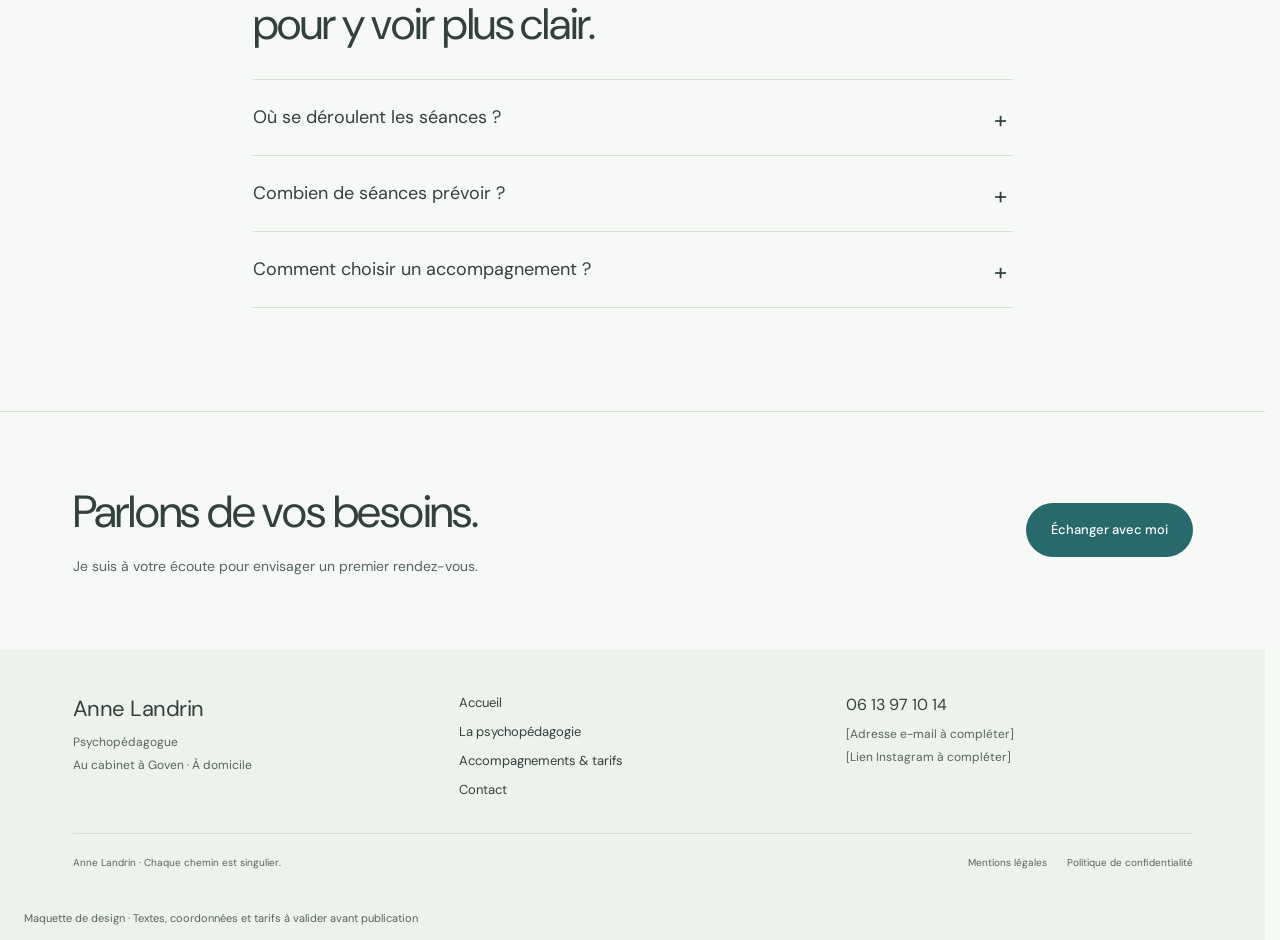
==== commit 06567a70: "Update logo and favicon references in HTML" ====
--- a/accompagnements-tarifs.html
+++ b/accompagnements-tarifs.html
@@ -3,10 +3,10 @@
 <!-- Métadonnées de maquette : ✏️ MODIFIABLE — titre et description. Le domaine et les balises de partage seront ajoutés avant publication. -->
 <meta charset="utf-8"><meta name="viewport" content="width=device-width, initial-scale=1"><meta name="robots" content="noindex,nofollow">
 <title>Accompagnements et tarifs | Anne Landrin à Goven</title><meta name="description" content="Séances, parcours, durées et tarifs des accompagnements en psychopédagogie proposés par Anne Landrin."><meta name="theme-color" content="#f7f9f6">
-<link rel="icon" href="assets/logo.png" type="image/png"><link rel="stylesheet" href="https://fonts.googleapis.com/css2?family=DM+Sans:wght@400;500;600&display=swap"><link rel="stylesheet" href="style.css?v=c4e2445a61"><script src="script.js?v=3c8ea61311" defer></script>
+<link rel="icon" href="logo.png" type="image/png"><link rel="stylesheet" href="https://fonts.googleapis.com/css2?family=DM+Sans:wght@400;500;600&display=swap"><link rel="stylesheet" href="style.css?v=c4e2445a61"><script src="script.js?v=3c8ea61311" defer></script>
 </head><body><div id="al-lumiere-v2"><div class="al-site"><div class="al-page-content"><!-- ✏️ MODIFIABLE : logo et libellés. Le bandeau reste fixe sur toutes les pages. -->
     <a class="al-skip" href="#contenu">Aller au contenu</a>
-    <header class="al-header"><a class="al-brand" href="index.html" aria-label="Anne Landrin, accueil"><img class="al-logo" src="assets/logo.png" alt="Anne Landrin, psychopédagogue" width="567" height="425"></a><button class="al-toggle" type="button" id="al-v2-open" aria-label="Ouvrir le menu" aria-expanded="false" aria-controls="al-v2-menu"><span aria-hidden="true"></span><span aria-hidden="true"></span></button></header>
+    <header class="al-header"><a class="al-brand" href="index.html" aria-label="Anne Landrin, accueil"><img class="al-logo" src="logo.png" alt="Anne Landrin, psychopédagogue" width="567" height="425"></a><button class="al-toggle" type="button" id="al-v2-open" aria-label="Ouvrir le menu" aria-expanded="false" aria-controls="al-v2-menu"><span aria-hidden="true"></span><span aria-hidden="true"></span></button></header>
     <noscript><nav class="al-preview-tools" style="padding-top:120px" aria-label="Navigation sans JavaScript"><a href="index.html">Accueil</a><a href="psychopedagogie.html">La psychopédagogie</a><a href="accompagnements-tarifs.html" aria-current="page">Accompagnements &amp; tarifs</a><a href="contact.html">Contact</a></nav></noscript><main id="contenu"><!-- ✏️ MODIFIABLE : présentation des offres et liens vers leurs sections. -->
 <section class="al-page-hero"><div class="al-wash" aria-hidden="true"></div><div class="al-container"><p class="al-kicker">Accompagnements & tarifs</p><h1>À chacun son rythme.<br><em>À chacun son chemin.</em></h1><div class="al-brief"><span>En bref</span><p>Je propose des séances individuelles et des parcours, au cabinet à Goven ou à domicile. Je définis avec vous et votre enfant les premières pistes de travail et le rythme des rencontres.</p></div><nav class="al-page-nav" aria-label="Sur cette page"><a href="#enfants">Enfants</a><a href="#adolescents">Collégiens & lycéens</a><a href="#parents">Parents</a><a href="#tarifs">Les tarifs</a></nav></div></section>
 <!-- ✏️ MODIFIABLE : publics, objectifs et déroulement des séances. -->
@@ -22,4 +22,4 @@
 <div class="al-preview-tools"><span>Maquette de design · Textes, coordonnées et tarifs à valider avant publication</span><span class="al-sr-only" id="al-v2-status" aria-live="polite"></span></div></div><!-- Navigation latérale : modifier les destinations dans les liens ci-dessous. -->
     <div class="al-shade" id="al-v2-shade" aria-hidden="true" hidden></div>
     <aside class="al-drawer" id="al-v2-menu" role="dialog" aria-modal="true" aria-label="Menu principal" hidden><div class="al-drawer-header"><img class="al-logo" src="assets/logo.png" alt="Anne Landrin, psychopédagogue" width="567" height="425"><button class="al-toggle al-close" id="al-v2-close" type="button" aria-label="Fermer le menu"><span aria-hidden="true"></span><span aria-hidden="true"></span></button></div>
-    <nav aria-label="Navigation principale"><a href="index.html"><span class="al-menu-label">Accueil</span></a><a href="psychopedagogie.html"><span class="al-menu-label">La psychopédagogie</span></a><a href="accompagnements-tarifs.html" aria-current="page"><span class="al-menu-label">Accompagnements &amp; tarifs</span></a><a href="contact.html"><span class="al-menu-label">Contact</span></a></nav><div class="al-drawer-bottom"><p class="al-location"><span class="al-dot" aria-hidden="true"></span>Au cabinet à Goven · À domicile</p><a class="al-action" href="contact.html">Prendre rendez-vous</a><p class="al-drawer-footer">Anne Landrin<br>Psychopédagogue</p></div></aside></div></div></body></html>+    <nav aria-label="Navigation principale"><a href="index.html"><span class="al-menu-label">Accueil</span></a><a href="psychopedagogie.html"><span class="al-menu-label">La psychopédagogie</span></a><a href="accompagnements-tarifs.html" aria-current="page"><span class="al-menu-label">Accompagnements &amp; tarifs</span></a><a href="contact.html"><span class="al-menu-label">Contact</span></a></nav><div class="al-drawer-bottom"><p class="al-location"><span class="al-dot" aria-hidden="true"></span>Au cabinet à Goven · À domicile</p><a class="al-action" href="contact.html">Prendre rendez-vous</a><p class="al-drawer-footer">Anne Landrin<br>Psychopédagogue</p></div></aside></div></div></body></html>
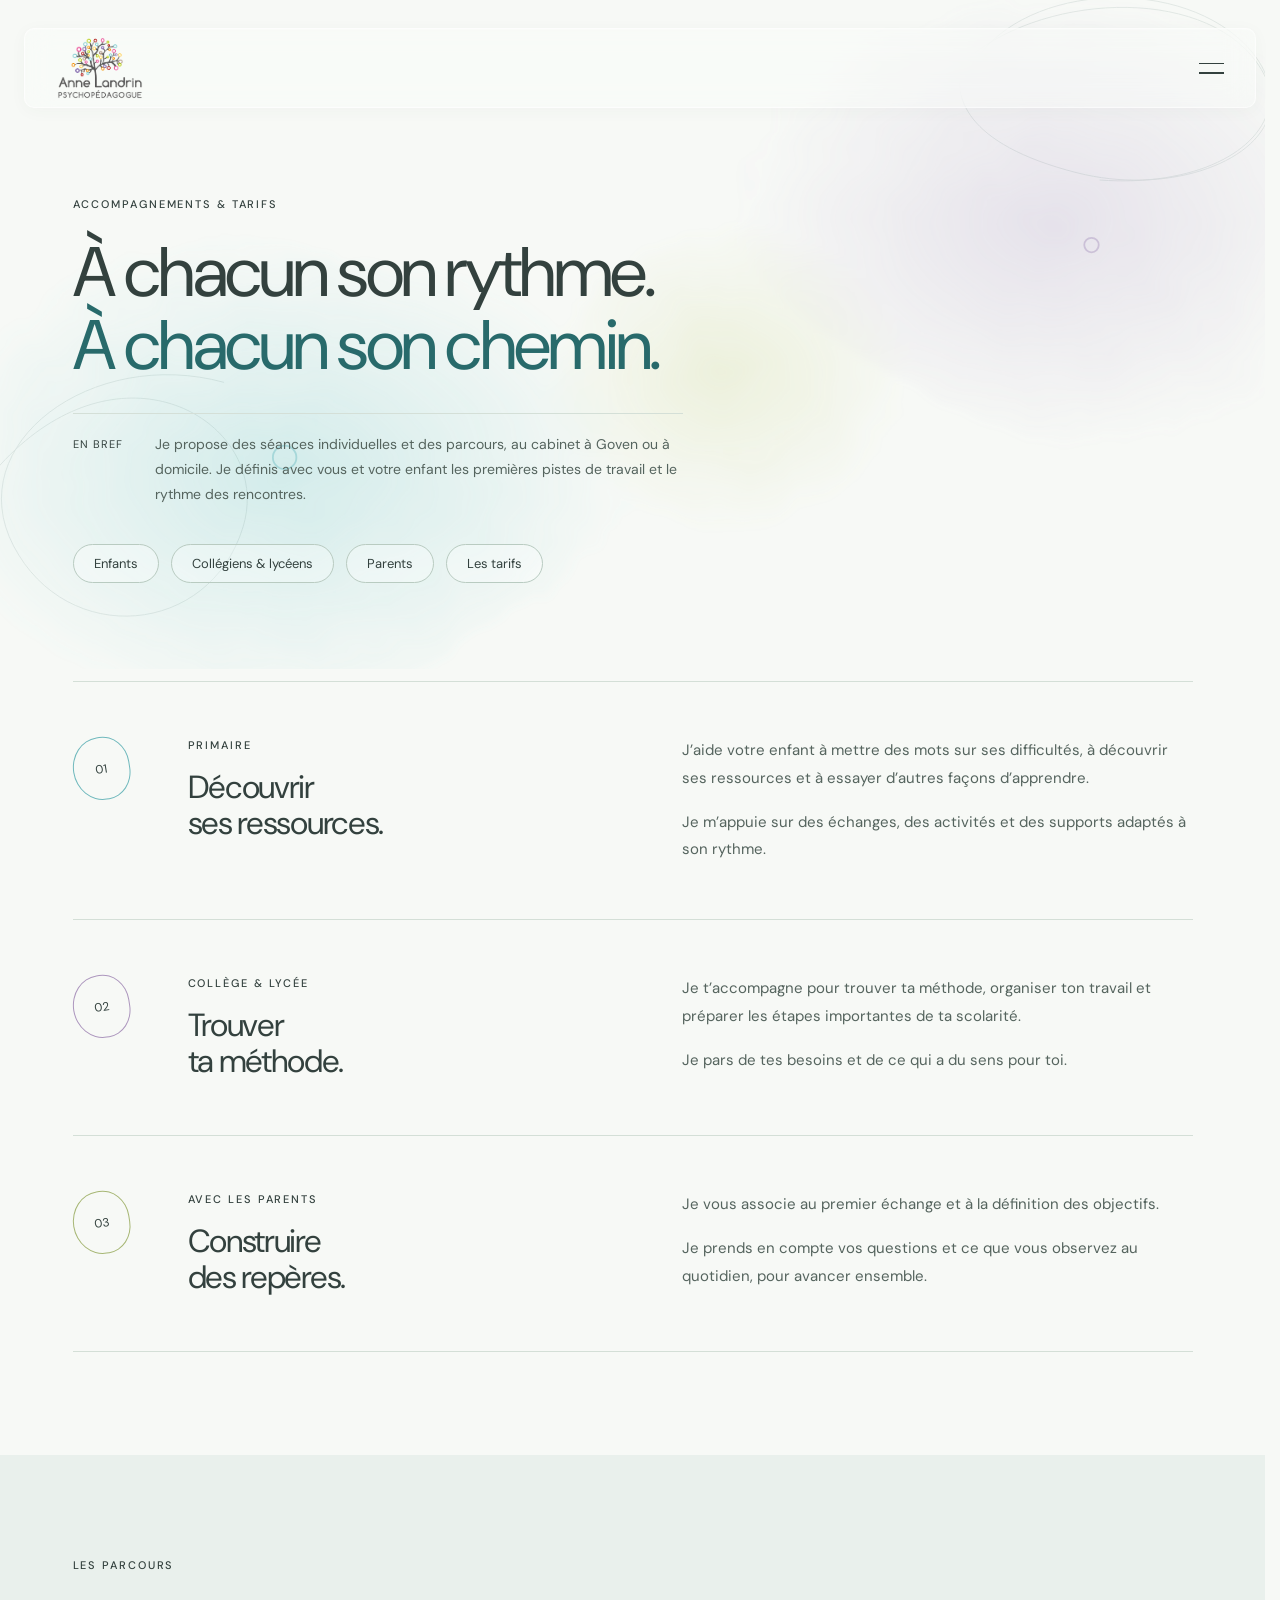
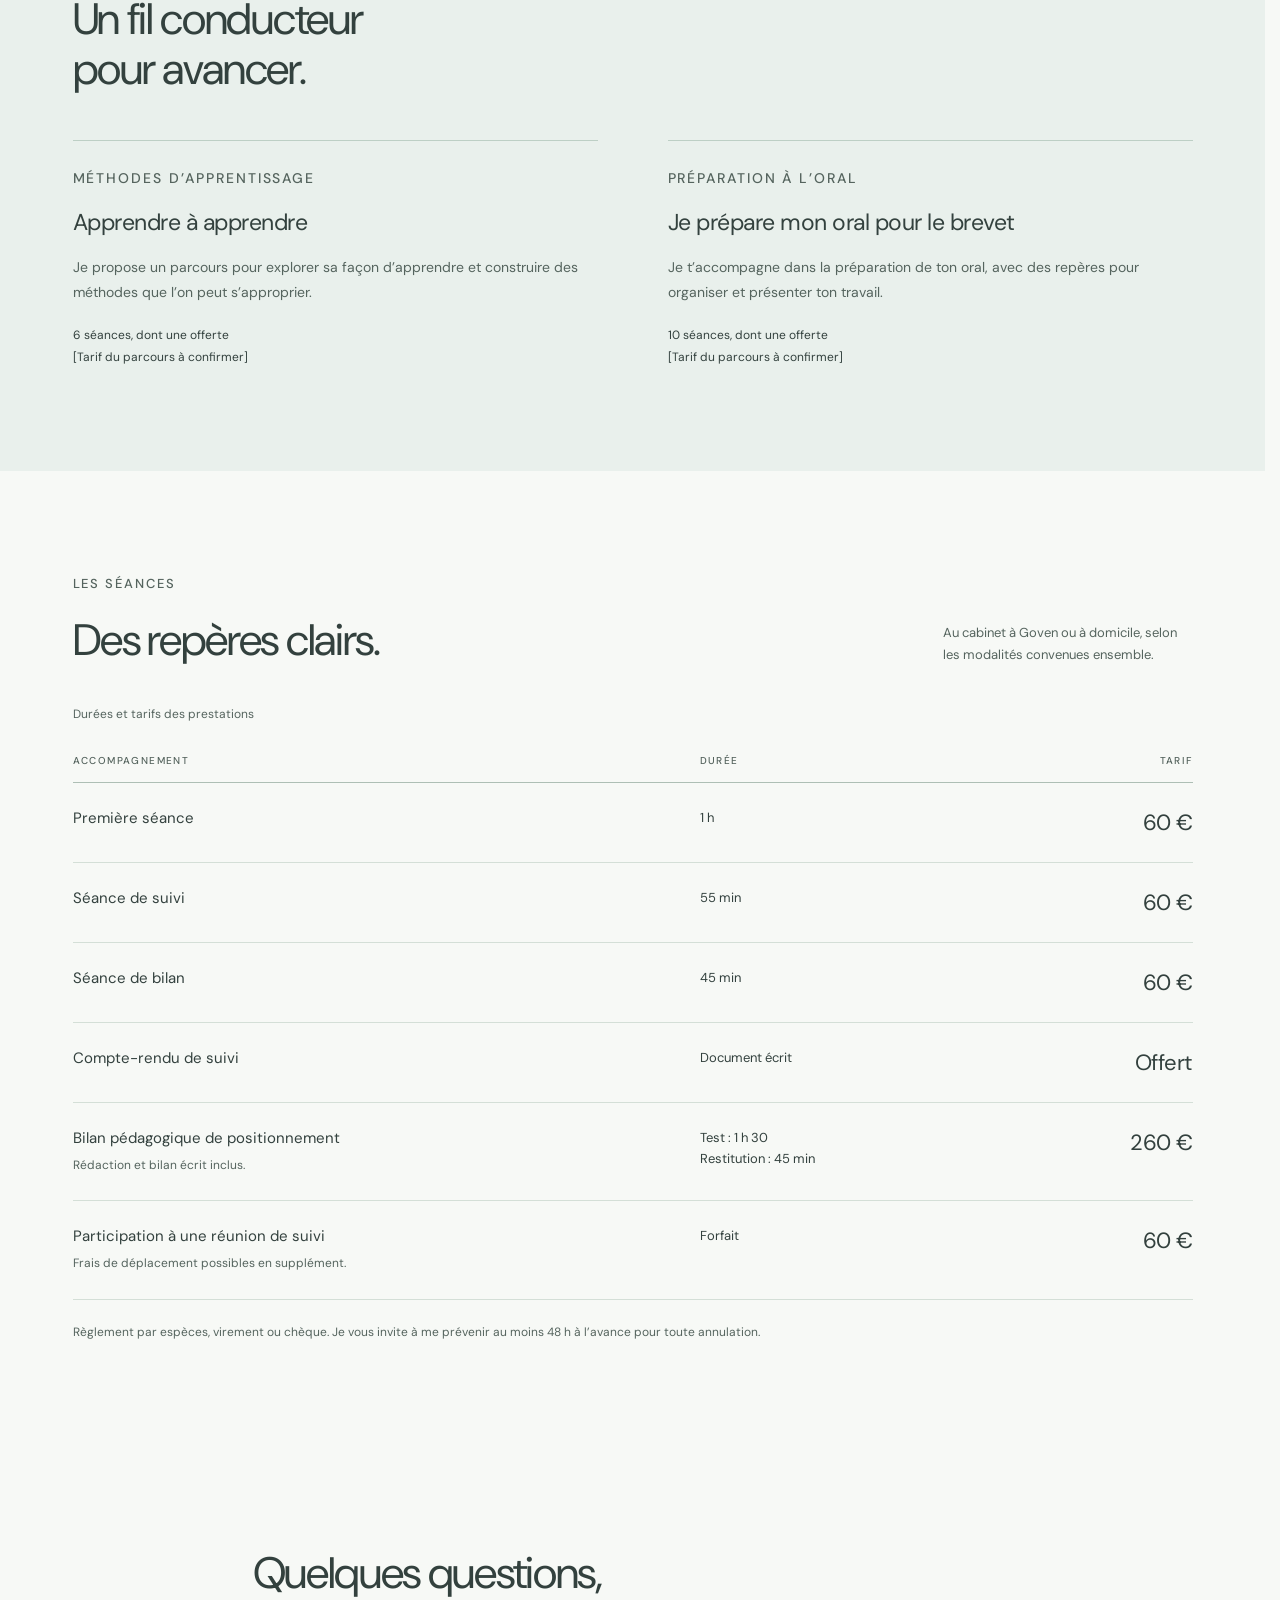
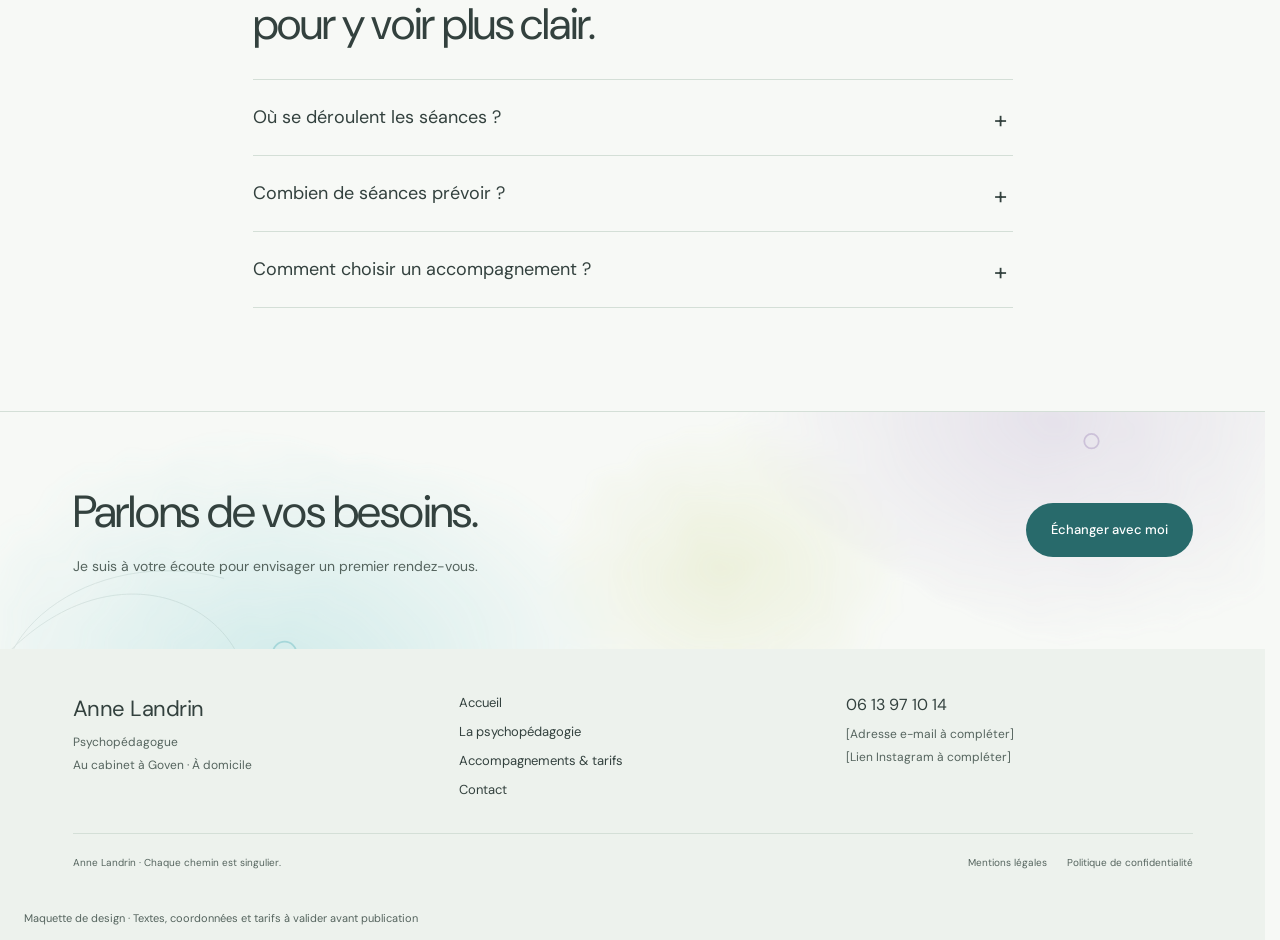
==== commit 3e82cbde: "Update accompagnements-tarifs.html" ====
--- a/accompagnements-tarifs.html
+++ b/accompagnements-tarifs.html
@@ -21,5 +21,5 @@
 <!-- Annotation hors du contenu commercial : textes et données encore à valider dans cette étude de design. -->
 <div class="al-preview-tools"><span>Maquette de design · Textes, coordonnées et tarifs à valider avant publication</span><span class="al-sr-only" id="al-v2-status" aria-live="polite"></span></div></div><!-- Navigation latérale : modifier les destinations dans les liens ci-dessous. -->
     <div class="al-shade" id="al-v2-shade" aria-hidden="true" hidden></div>
-    <aside class="al-drawer" id="al-v2-menu" role="dialog" aria-modal="true" aria-label="Menu principal" hidden><div class="al-drawer-header"><img class="al-logo" src="assets/logo.png" alt="Anne Landrin, psychopédagogue" width="567" height="425"><button class="al-toggle al-close" id="al-v2-close" type="button" aria-label="Fermer le menu"><span aria-hidden="true"></span><span aria-hidden="true"></span></button></div>
+    <aside class="al-drawer" id="al-v2-menu" role="dialog" aria-modal="true" aria-label="Menu principal" hidden><div class="al-drawer-header"><img class="al-logo" src="logo.png" alt="Anne Landrin, psychopédagogue" width="567" height="425"><button class="al-toggle al-close" id="al-v2-close" type="button" aria-label="Fermer le menu"><span aria-hidden="true"></span><span aria-hidden="true"></span></button></div>
     <nav aria-label="Navigation principale"><a href="index.html"><span class="al-menu-label">Accueil</span></a><a href="psychopedagogie.html"><span class="al-menu-label">La psychopédagogie</span></a><a href="accompagnements-tarifs.html" aria-current="page"><span class="al-menu-label">Accompagnements &amp; tarifs</span></a><a href="contact.html"><span class="al-menu-label">Contact</span></a></nav><div class="al-drawer-bottom"><p class="al-location"><span class="al-dot" aria-hidden="true"></span>Au cabinet à Goven · À domicile</p><a class="al-action" href="contact.html">Prendre rendez-vous</a><p class="al-drawer-footer">Anne Landrin<br>Psychopédagogue</p></div></aside></div></div></body></html>
--- a/style.css
+++ b/style.css
@@ -125,7 +125,7 @@
 #al-lumiere-v2 .al-prose{font-size:16px;line-height:1.85;color:var(--al-muted)}#al-lumiere-v2 .al-prose p+p{margin-top:16px}#al-lumiere-v2 .al-text-link{display:inline-block;border-bottom:1px solid #779b91;padding-bottom:4px;font-size:14px;line-height:1.6}#al-lumiere-v2 .al-text-link:hover{color:var(--al-teal)}
 #al-lumiere-v2 .al-skip{position:fixed;z-index:100;top:-80px;left:24px;background:white;padding:15px}#al-lumiere-v2 .al-skip:focus{top:8px}#al-lumiere-v2 [id]{scroll-margin-top:140px}
 /* Décors inspirés des publications : lavis pâle et contours fins, toujours hors des zones de lecture. */
-#al-lumiere-v2 .al-wash{position:absolute;inset:0;background:url('assets/lavis.svg') center/cover no-repeat;pointer-events:none;z-index:0}#al-lumiere-v2 .al-wash-hero{inset:-35px -80px -40px;opacity:.9}
+#al-lumiere-v2 .al-wash{position:absolute;inset:0;background:url('lavis.svg') center/cover no-repeat;pointer-events:none;z-index:0}#al-lumiere-v2 .al-wash-hero{inset:-35px -80px -40px;opacity:.9}
 #al-lumiere-v2 .al-ambient.a{border-width:1px;border-color:#69bfc74d;left:-225px;top:-190px}#al-lumiere-v2 .al-ambient.b{right:-135px;top:280px}#al-lumiere-v2 .al-ambient.c{border-color:#a9b94166;top:160px;right:12%}#al-lumiere-v2 .al-ambient.d{left:9%}
 #al-lumiere-v2 .al-page-hero{padding:196px 0 86px;position:relative;overflow:hidden}#al-lumiere-v2 .al-page-hero .al-container{position:relative;z-index:1}#al-lumiere-v2 .al-page-hero h1{font-size:clamp(44px,5.6vw,70px);font-weight:400;line-height:1.05;letter-spacing:-2.7px;max-width:790px;margin:23px 0 29px}#al-lumiere-v2 .al-page-hero h1 em{color:var(--al-teal);font-style:normal}#al-lumiere-v2 .al-page-lead{max-width:580px;font-size:17px;line-height:1.8;color:var(--al-muted)}
 #al-lumiere-v2 .al-page-grid{display:grid;grid-template-columns:1.3fr .8fr;gap:50px;align-items:center}#al-lumiere-v2 .al-brief{max-width:610px;margin-top:30px;padding:18px 0 0;border-top:1px solid var(--al-line);display:grid;grid-template-columns:64px 1fr;gap:18px}#al-lumiere-v2 .al-brief span{font-size:11px;letter-spacing:1px;text-transform:uppercase;padding-top:5px}#al-lumiere-v2 .al-brief p{font-size:14px;line-height:1.8;color:var(--al-muted)}
